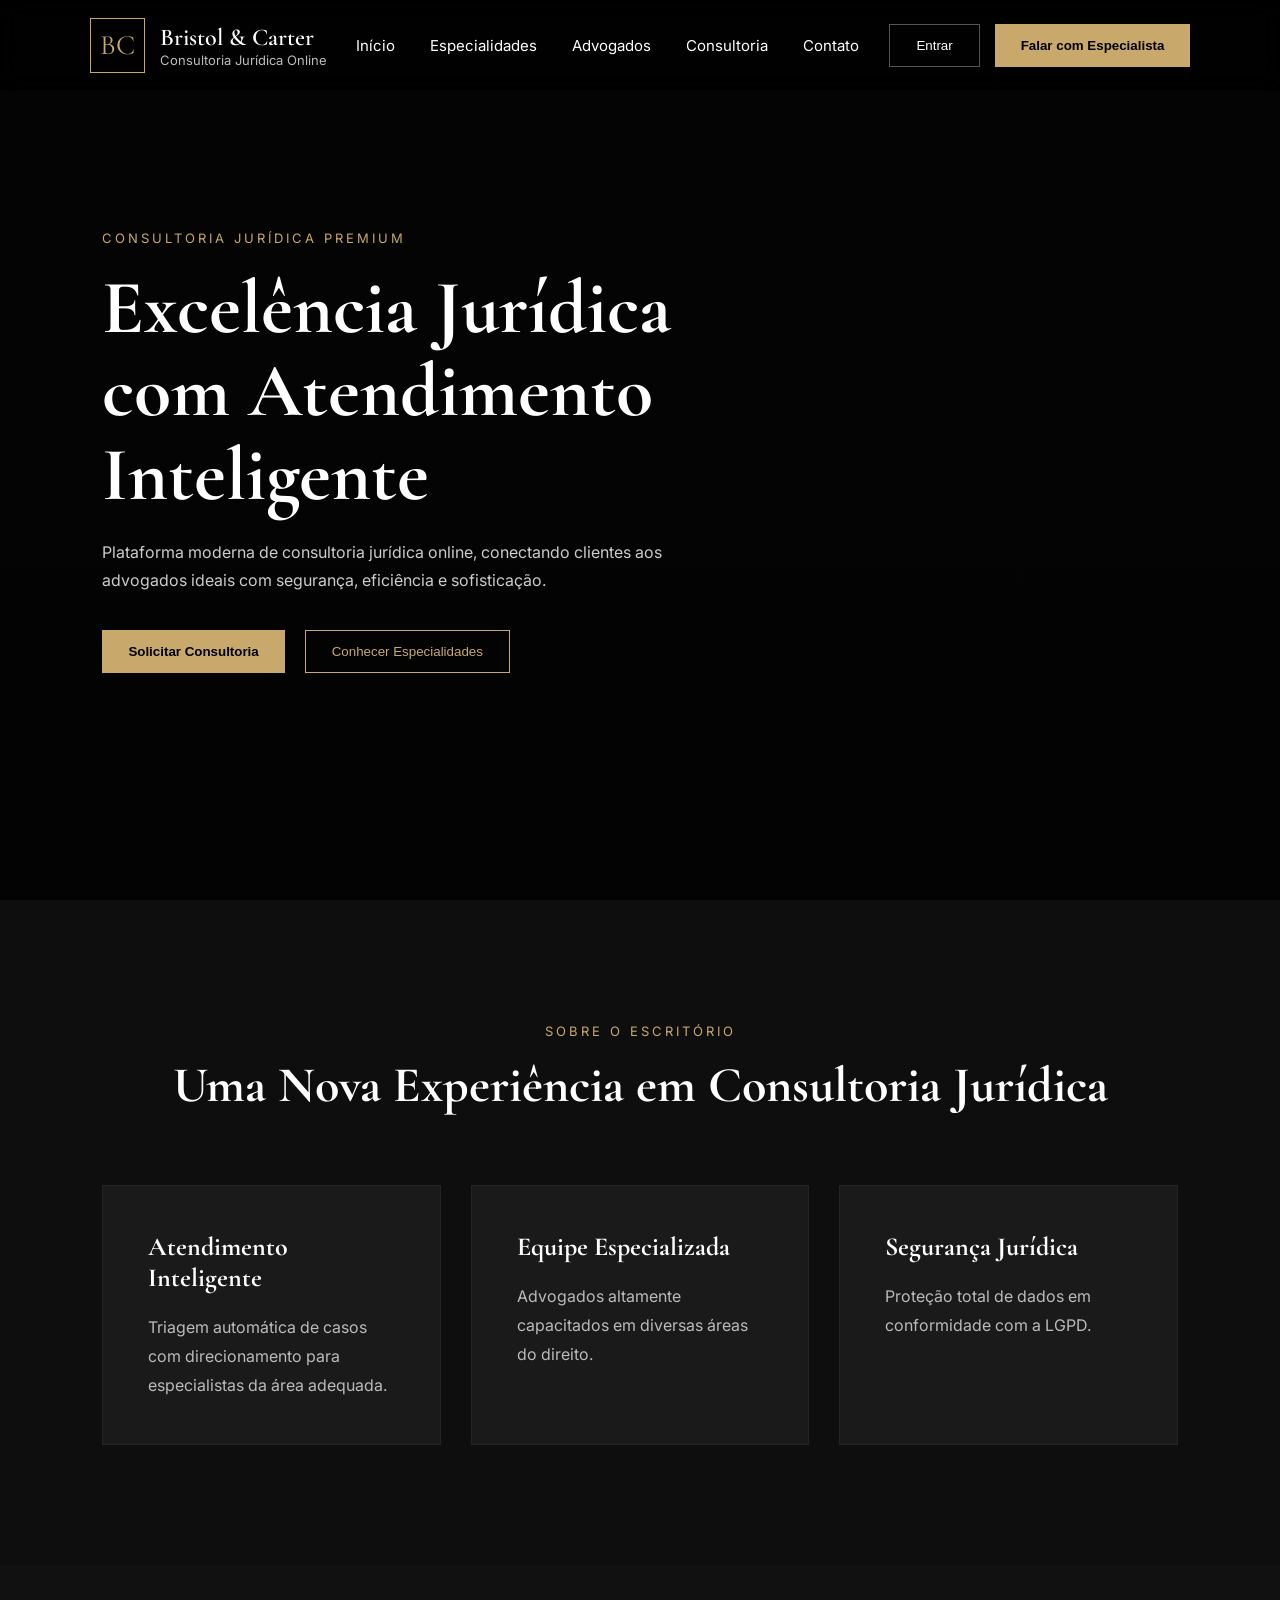
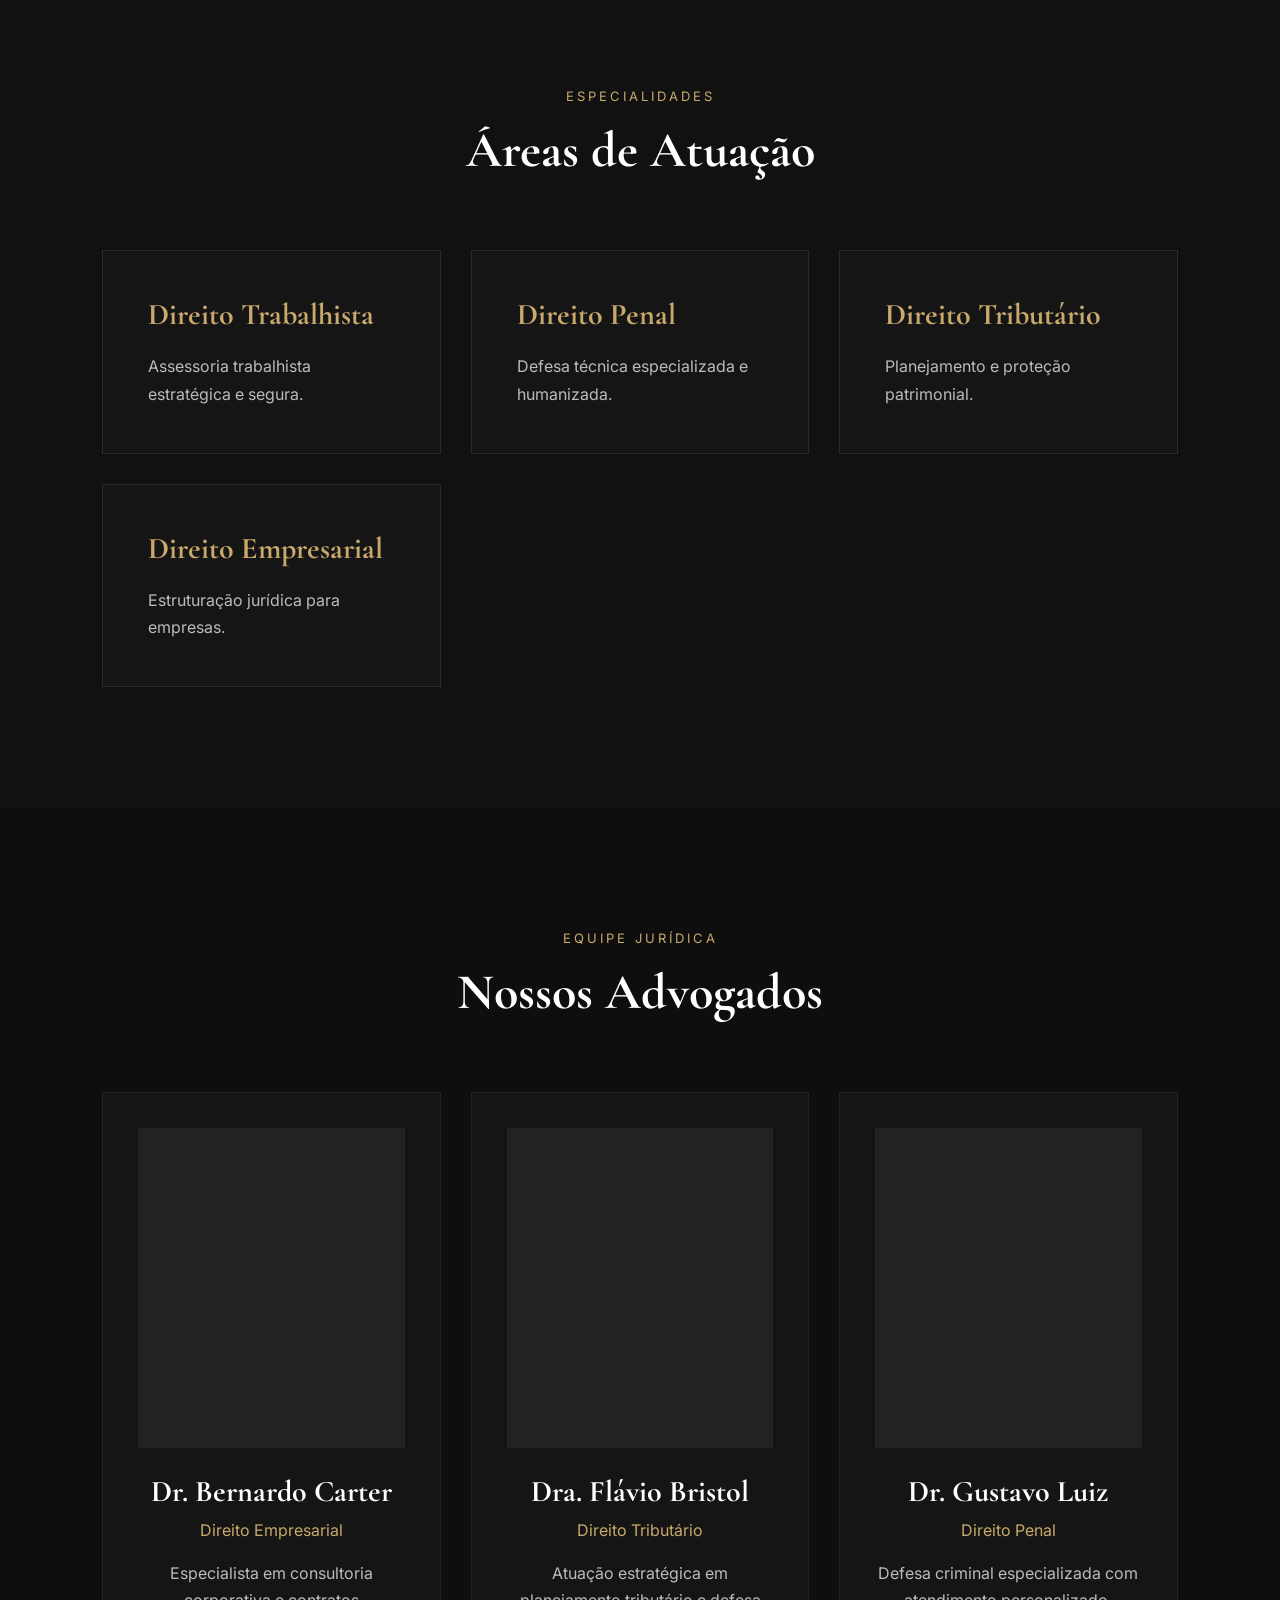
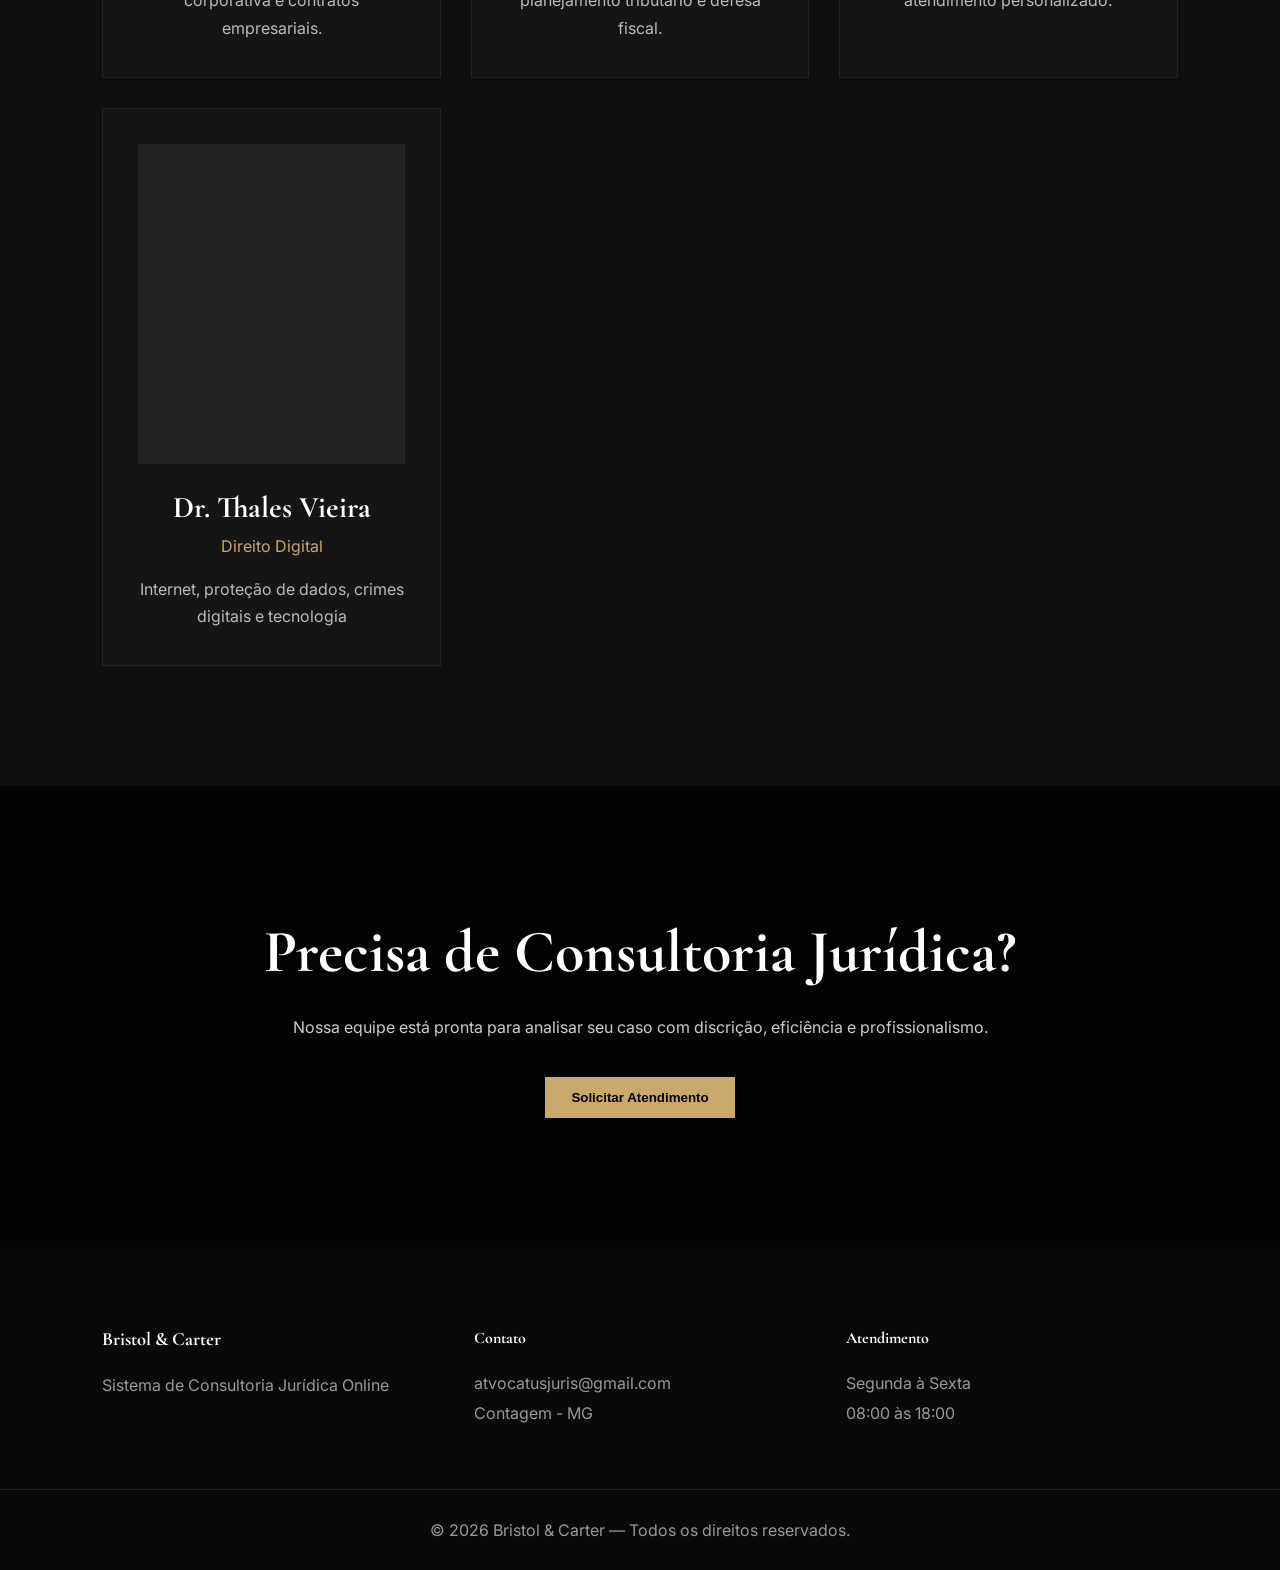
==== HTML/index.html @ 14a3c1f4 "parte do codigo js" ====
<!DOCTYPE html>

<html lang="pt-BR">

<head>
    <meta charset="UTF-8">
    <meta name="viewport" content="width=device-width, initial-scale=1.0">


<title>Bristol & Carter | Consultoria Jurídica</title>

<link rel="stylesheet" href="../CSS/style.css">

<!-- Google Fonts -->
<link rel="preconnect" href="https://fonts.googleapis.com">
<link rel="preconnect" href="https://fonts.gstatic.com" crossorigin>

<link
    href="https://fonts.googleapis.com/css2?family=Cormorant+Garamond:wght@400;500;600;700&family=Inter:wght@300;400;500;600&display=swap"
    rel="stylesheet">


</head>

<body>


<!-- =========================
     NAVBAR
========================== -->

<header class="header">

    <div class="logo">

        <span class="logo-bc">BC</span>

        <div class="logo-text">

            <h1>Bristol & Carter</h1>

            <p>Consultoria Jurídica Online</p>

        </div>

    </div>


    <nav class="navbar">

        <a href="#inicio">Início</a>

        <a href="#especialidades">Especialidades</a>

        <a href="#advogados">Advogados</a>

        <a href="#consultoria">Consultoria</a>

        <a href="#contato">Contato</a>

    </nav>


    <div class="header-buttons">

        <button type="button" class="btn-login">
            Entrar
        </button>

        <button type="button" class="btn-primary">
            Falar com Especialista
        </button>

    </div>

</header>



<!-- =========================
     HERO
========================== -->

<section class="hero" id="inicio">

    <div class="hero-overlay"></div>

    <div class="hero-content">

        <span class="hero-subtitle">
            Consultoria Jurídica Premium
        </span>


        <h1>
            Excelência Jurídica
            <br>
            com Atendimento
            <br>
            Inteligente
        </h1>


        <p>
            Plataforma moderna de consultoria jurídica online,
            conectando clientes aos advogados ideais
            com segurança, eficiência e sofisticação.
        </p>


        <div class="hero-buttons">

            <button type="button" class="btn-primary">
                Solicitar Consultoria
            </button>

            <button type="button" class="btn-secondary">
                Conhecer Especialidades
            </button>

        </div>

    </div>

</section>



<!-- =========================
     SOBRE
========================== -->

<section class="about">

    <div class="section-title">

        <span>Sobre o Escritório</span>

        <h2>
            Uma Nova Experiência
            em Consultoria Jurídica
        </h2>

    </div>


    <div class="about-container">

        <div class="about-card">

            <h3>
                Atendimento Inteligente
            </h3>

            <p>
                Triagem automática de casos com direcionamento
                para especialistas da área adequada.
            </p>

        </div>


        <div class="about-card">

            <h3>
                Equipe Especializada
            </h3>

            <p>
                Advogados altamente capacitados
                em diversas áreas do direito.
            </p>

        </div>


        <div class="about-card">

            <h3>
                Segurança Jurídica
            </h3>

            <p>
                Proteção total de dados em conformidade
                com a LGPD.
            </p>

        </div>

    </div>

</section>



<!-- =========================
     ESPECIALIDADES
========================== -->

<section class="areas" id="especialidades">

    <div class="section-title">

        <span>Especialidades</span>

        <h2>
            Áreas de Atuação
        </h2>

    </div>


    <div class="areas-grid">

        <div class="area-card">

            <h3>
                Direito Trabalhista
            </h3>

            <p>
                Assessoria trabalhista estratégica e segura.
            </p>

        </div>


        <div class="area-card">

            <h3>
                Direito Penal
            </h3>

            <p>
                Defesa técnica especializada e humanizada.
            </p>

        </div>


        <div class="area-card">

            <h3>
                Direito Tributário
            </h3>

            <p>
                Planejamento e proteção patrimonial.
            </p>

        </div>


        <div class="area-card">

            <h3>
                Direito Empresarial
            </h3>

            <p>
                Estruturação jurídica para empresas.
            </p>

        </div>

    </div>

</section>



<!-- =========================
     ADVOGADOS
========================== -->

<section class="lawyers" id="advogados">

    <div class="section-title">

        <span>
            Equipe Jurídica
        </span>

        <h2>
            Nossos Advogados
        </h2>

    </div>


    <div class="lawyers-container">


        <div class="lawyer-card">

            <div class="lawyer-image"></div>

            <h3>
                Dr. Bernardo Carter
            </h3>

            <span>
                Direito Empresarial
            </span>

            <p>
                Especialista em consultoria corporativa
                e contratos empresariais.
            </p>

        </div>



        <div class="lawyer-card">

            <div class="lawyer-image"></div>

            <h3>
                Dra. Flávio Bristol
            </h3>

            <span>
                Direito Tributário
            </span>

            <p>
                Atuação estratégica em planejamento tributário
                e defesa fiscal.
            </p>

        </div>



        <div class="lawyer-card">

            <div class="lawyer-image"></div>

            <h3>
                Dr. Gustavo Luiz
            </h3>

            <span>
                Direito Penal
            </span>

            <p>
                Defesa criminal especializada
                com atendimento personalizado.
            </p>

        </div>


        <div class="lawyers-container">


        <div class="lawyer-card">

            <div class="lawyer-image"></div>

            <h3>
                Dr. Thales Vieira
            </h3>

            <span>
                Direito Digital
            </span>

            <p>
                Internet, proteção de dados, crimes digitais e tecnologia
            </p>

        </div>

    </div>

</section>



<!-- =========================
     CTA / CONSULTORIA
========================== -->

<section class="cta" id="consultoria">

    <div class="cta-content">

        <h2>
            Precisa de Consultoria Jurídica?
        </h2>

        <p>
            Nossa equipe está pronta para analisar seu caso
            com discrição, eficiência e profissionalismo.
        </p>

        <button type="button" class="btn-primary">
            Solicitar Atendimento
        </button>

    </div>

</section>



<!-- =========================
     FOOTER
========================== -->

<footer class="footer" id="contato">

    <div class="footer-content">


        <div>

            <h3>
                Bristol & Carter
            </h3>

            <p>
                Sistema de Consultoria Jurídica Online
            </p>

        </div>



        <div>

            <h4>
                Contato
            </h4>

            <p>
                atvocatusjuris@gmail.com
            </p>

            <p>
                Contagem - MG
            </p>

        </div>



        <div>

            <h4>
                Atendimento
            </h4>

            <p>
                Segunda à Sexta
            </p>

            <p>
                08:00 às 18:00
            </p>

        </div>


    </div>


    <div class="footer-bottom">

        <p>
            © 2026 Bristol & Carter — Todos os direitos reservados.
        </p>

    </div>

</footer>



<!-- =========================
     JAVASCRIPT
========================== -->

<script src="../JS/script.js"></script>


</body>

</html>
---- CSS/style.css ----
*{
    margin:0;
    padding:0;
    box-sizing:border-box;
}

:root{
    --gold:#c8a96b;
    --gold-light:#e4c991;
    --black:#0e0e0e;
    --gray:#1a1a1a;
    --white:#ffffff;
    --text:#d8d8d8;
}

body{
    background:var(--black);
    color:var(--white);
    font-family:'Inter', sans-serif;
}

/* HEADER */

.header{
    width:100%;
    height:90px;

    padding:0 7%;

    display:flex;
    align-items:center;
    justify-content:space-between;

    position:fixed;
    top:0;

    background:rgba(0,0,0,0.7);

    backdrop-filter:blur(12px);

    z-index:999;
}

.logo{
    display:flex;
    align-items:center;
    gap:15px;
}

.logo-bc{
    width:55px;
    height:55px;

    border:1px solid var(--gold);

    display:flex;
    align-items:center;
    justify-content:center;

    font-family:'Cormorant Garamond', serif;
    font-size:28px;

    color:var(--gold);
}

.logo-text h1{
    font-size:24px;
    font-family:'Cormorant Garamond', serif;
    font-weight:600;
}

.logo-text p{
    font-size:13px;
    color:#bbb;
}

.navbar{
    display:flex;
    gap:35px;
}

.navbar a{
    text-decoration:none;
    color:white;
    font-size:15px;

    transition:.3s;
}

.navbar a:hover{
    color:var(--gold);
}

.header-buttons{
    display:flex;
    gap:15px;
}

.btn-login,
.btn-primary,
.btn-secondary{

    padding:13px 26px;

    border:none;

    cursor:pointer;

    transition:.4s;
}

.btn-login{
    background:transparent;
    border:1px solid #555;
    color:white;
}

.btn-primary{
    background:var(--gold);
    color:black;
    font-weight:600;
}

.btn-primary:hover{
    background:var(--gold-light);
}

.btn-secondary{
    background:transparent;
    border:1px solid var(--gold);
    color:var(--gold);
}

.btn-secondary:hover{
    background:var(--gold);
    color:black;
}

/* HERO */

.hero{
    width:100%;
    height:100vh;

    background:
    linear-gradient(rgba(0,0,0,0.7),
    rgba(0,0,0,0.8)),
    url('https://images.unsplash.com/photo-1589829545856-d10d557cf95f?q=80&w=2070');

    background-size:cover;
    background-position:center;

    display:flex;
    align-items:center;

    padding:0 8%;
}

.hero-content{
    max-width:700px;
}

.hero-subtitle{
    color:var(--gold);
    letter-spacing:3px;
    text-transform:uppercase;
    font-size:13px;
}

.hero h1{
    font-size:76px;
    line-height:1.1;

    margin:20px 0;

    font-family:'Cormorant Garamond', serif;
}

.hero p{
    color:#ccc;
    line-height:1.8;

    max-width:600px;

    margin-bottom:35px;
}

.hero-buttons{
    display:flex;
    gap:20px;
}

/* SECTION TITLE */

.section-title{
    text-align:center;
    margin-bottom:70px;
}

.section-title span{
    color:var(--gold);
    text-transform:uppercase;
    letter-spacing:3px;
    font-size:13px;
}

.section-title h2{
    font-size:50px;
    margin-top:15px;

    font-family:'Cormorant Garamond', serif;
}

/* ABOUT */

.about{
    padding:120px 8%;
}

.about-container{
    display:grid;
    grid-template-columns:repeat(auto-fit,minmax(280px,1fr));
    gap:30px;
}

.about-card{
    background:var(--gray);

    padding:45px;

    border:1px solid #242424;

    transition:.4s;
}

.about-card:hover{
    border-color:var(--gold);

    transform:translateY(-8px);
}

.about-card h3{
    margin-bottom:20px;

    font-size:26px;

    font-family:'Cormorant Garamond', serif;
}

.about-card p{
    color:#bbb;
    line-height:1.8;
}

/* AREAS */

.areas{
    padding:120px 8%;
    background:#111;
}

.areas-grid{
    display:grid;
    grid-template-columns:repeat(auto-fit,minmax(250px,1fr));
    gap:30px;
}

.area-card{
    padding:45px;

    border:1px solid #2a2a2a;

    background:#151515;

    transition:.4s;
}

.area-card:hover{
    border-color:var(--gold);
}

.area-card h3{
    margin-bottom:20px;

    font-size:30px;

    color:var(--gold);

    font-family:'Cormorant Garamond', serif;
}

.area-card p{
    color:#bbb;
    line-height:1.7;
}

/* LAWYERS */

.lawyers{
    padding:120px 8%;
}

.lawyers-container{
    display:grid;
    grid-template-columns:repeat(auto-fit,minmax(300px,1fr));
    gap:30px;
}

.lawyer-card{
    background:#151515;

    padding:35px;

    text-align:center;

    border:1px solid #222;

    transition:.4s;
}

.lawyer-card:hover{
    border-color:var(--gold);
}

.lawyer-image{
    width:100%;
    height:320px;

    background:#222;

    margin-bottom:25px;
}

.lawyer-card h3{
    font-size:30px;

    margin-bottom:10px;

    font-family:'Cormorant Garamond', serif;
}

.lawyer-card span{
    color:var(--gold);

    display:block;

    margin-bottom:20px;
}

.lawyer-card p{
    color:#bbb;
    line-height:1.7;
}

/* CTA */

.cta{
    padding:130px 8%;

    background:
    linear-gradient(rgba(0,0,0,0.8),
    rgba(0,0,0,0.8)),
    url('https://images.unsplash.com/photo-1528740561666-dc2479dc08ab?q=80&w=1974');

    background-size:cover;
    background-position:center;

    text-align:center;
}

.cta h2{
    font-size:60px;

    margin-bottom:25px;

    font-family:'Cormorant Garamond', serif;
}

.cta p{
    color:#ccc;

    max-width:700px;

    margin:auto;

    line-height:1.8;

    margin-bottom:35px;
}

/* FOOTER */

.footer{
    background:#090909;

    padding-top:80px;
}

.footer-content{
    display:grid;
    grid-template-columns:repeat(auto-fit,minmax(250px,1fr));

    gap:40px;

    padding:0 8% 60px;
}

.footer h3,
.footer h4{
    margin-bottom:20px;

    font-family:'Cormorant Garamond', serif;
}

.footer p{
    color:#999;

    line-height:1.9;
}

.footer-bottom{
    border-top:1px solid #1f1f1f;

    padding:25px;

    text-align:center;

    color:#777;
}

/* RESPONSIVO */

@media(max-width:1100px){

    .navbar{
        display:none;
    }

    .hero h1{
        font-size:55px;
    }
}

@media(max-width:768px){

    .header{
        padding:0 5%;
    }

    .hero{
        padding:0 5%;
    }

    .hero h1{
        font-size:42px;
    }

    .hero-buttons{
        flex-direction:column;
    }

    .section-title h2{
        font-size:38px;
    }

    .cta h2{
        font-size:42px;
    }

    .header-buttons{
        display:none;
    }
}

/* ==========================================
MODAIS
========================================== */

.modal {


position: fixed;

top: 0;
left: 0;

width: 100%;
height: 100%;

background: rgba(0, 0, 0, 0.85);

display: flex;

align-items: center;
justify-content: center;

padding: 20px;

z-index: 9999;

opacity: 0;

visibility: hidden;

transition: .3s;


}

.modal.ativo {


opacity: 1;

visibility: visible;


}

.modal-conteudo {


position: relative;

width: 100%;

max-width: 550px;

max-height: 90vh;

overflow-y: auto;

background: #151515;

border: 1px solid var(--gold);

padding: 45px;

transform: translateY(30px);

transition: .3s;


}

.modal.ativo .modal-conteudo {


transform: translateY(0);


}

.modal-conteudo h2 {


color: white;

font-family: 'Cormorant Garamond', serif;

font-size: 40px;

margin-bottom: 10px;


}

.modal-descricao {


color: #aaa;

line-height: 1.7;

margin-bottom: 25px;


}

.modal-fechar {


position: absolute;

top: 15px;

right: 20px;

background: transparent;

border: none;

color: #aaa;

font-size: 32px;

cursor: pointer;

transition: .3s;


}

.modal-fechar:hover {


color: var(--gold);


}

.modal-conteudo form {


display: flex;

flex-direction: column;

gap: 10px;


}

.modal-conteudo label {


color: var(--gold);

font-size: 14px;

margin-top: 8px;


}

.modal-conteudo input,
.modal-conteudo select,
.modal-conteudo textarea {


width: 100%;

padding: 14px;

background: #0e0e0e;

border: 1px solid #333;

color: white;

font-family: 'Inter', sans-serif;

outline: none;

transition: .3s;


}

.modal-conteudo input:focus,
.modal-conteudo select:focus,
.modal-conteudo textarea:focus {


border-color: var(--gold);


}

.modal-conteudo textarea {


min-height: 120px;

resize: vertical;


}

.modal-conteudo select {


cursor: pointer;


}

.modal-botao {


margin-top: 20px;

width: 100%;

padding: 15px;


}

@media(max-width:600px) {


.modal-conteudo {

    padding: 30px 20px;

}

.modal-conteudo h2 {

    font-size: 32px;

}


}
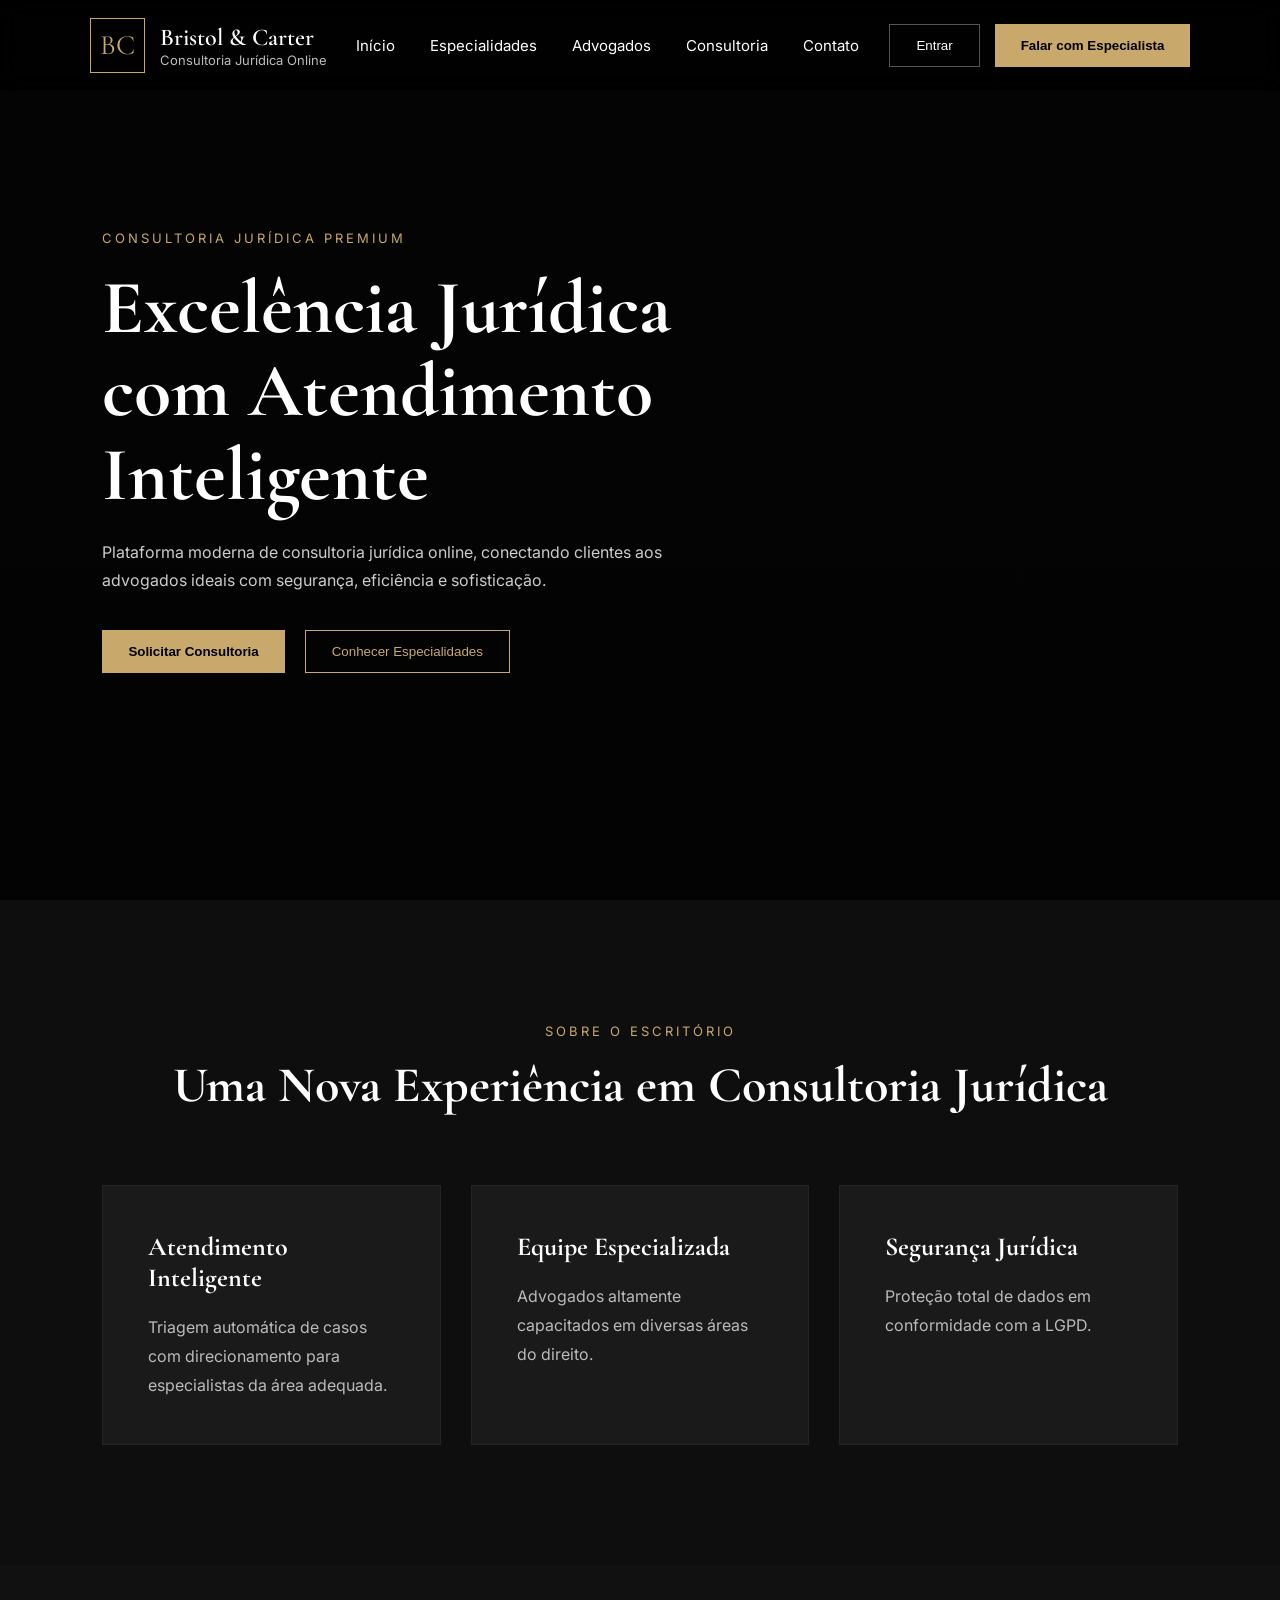
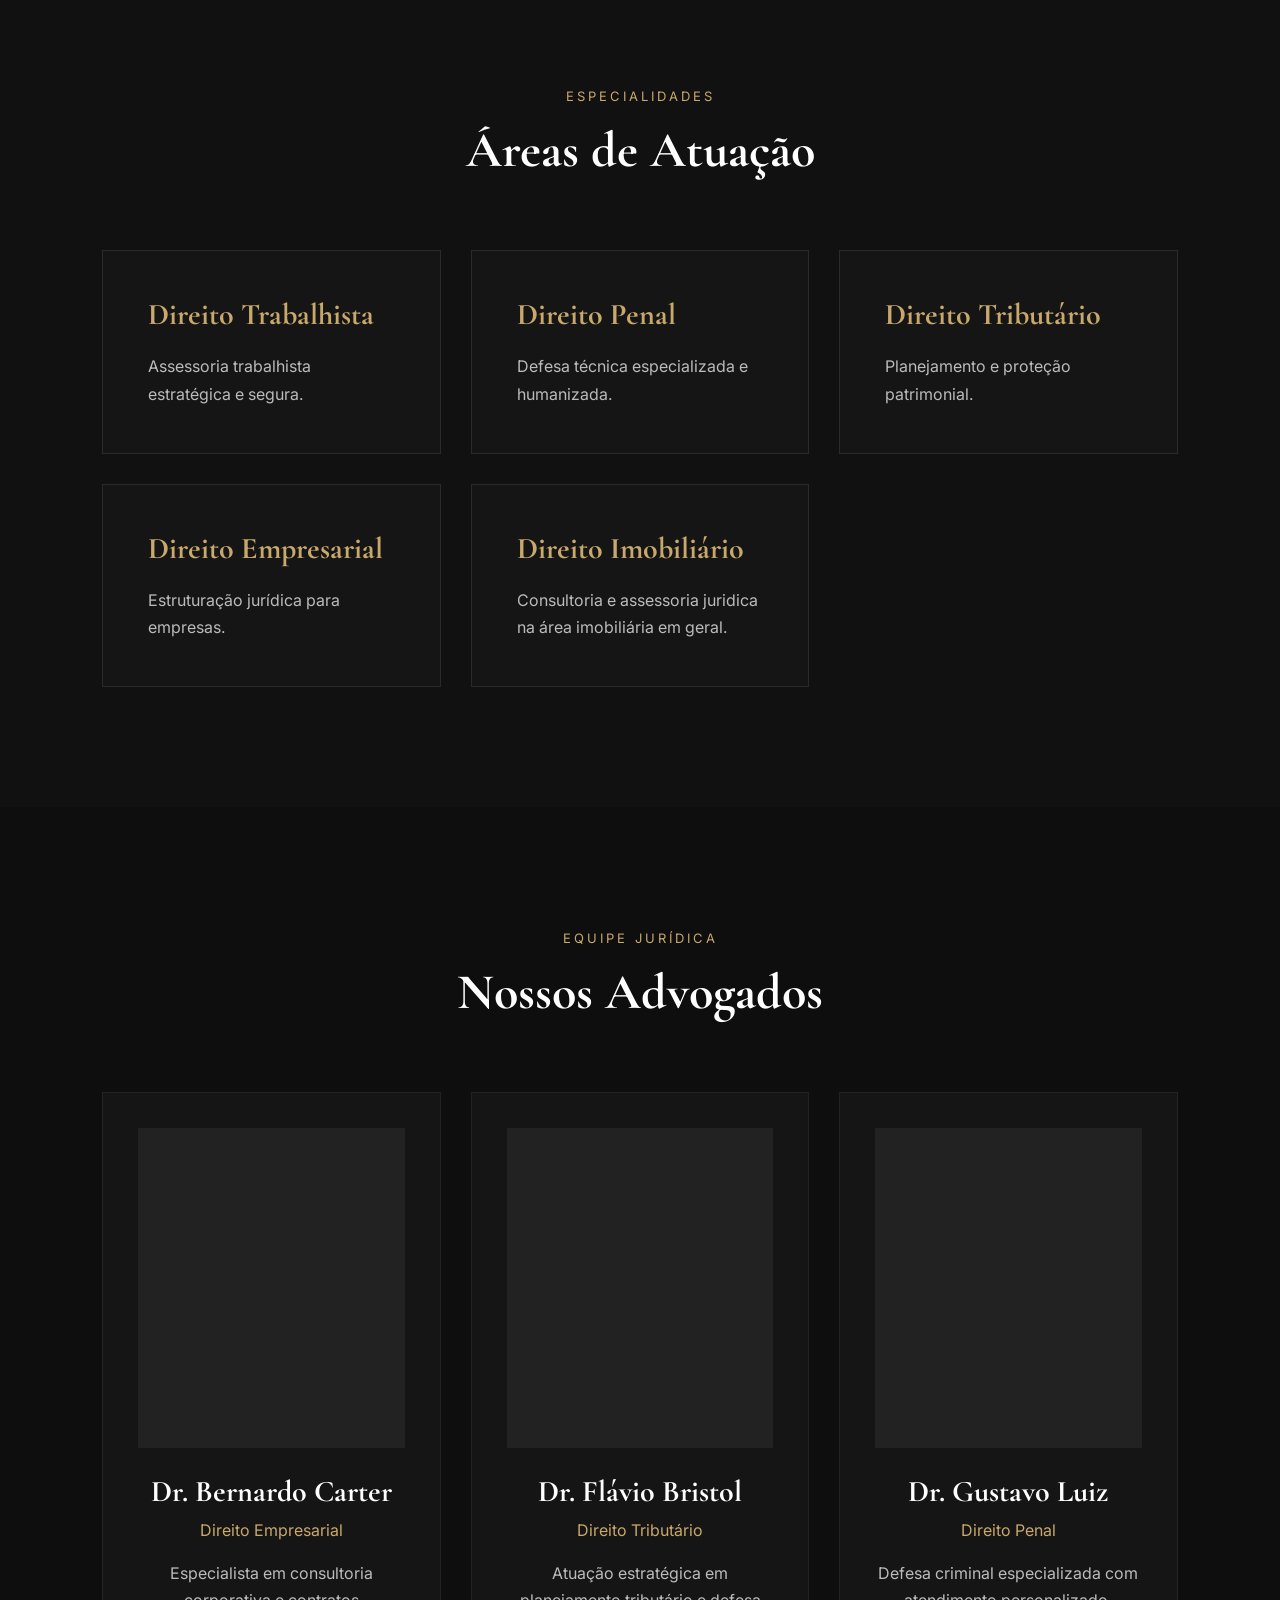
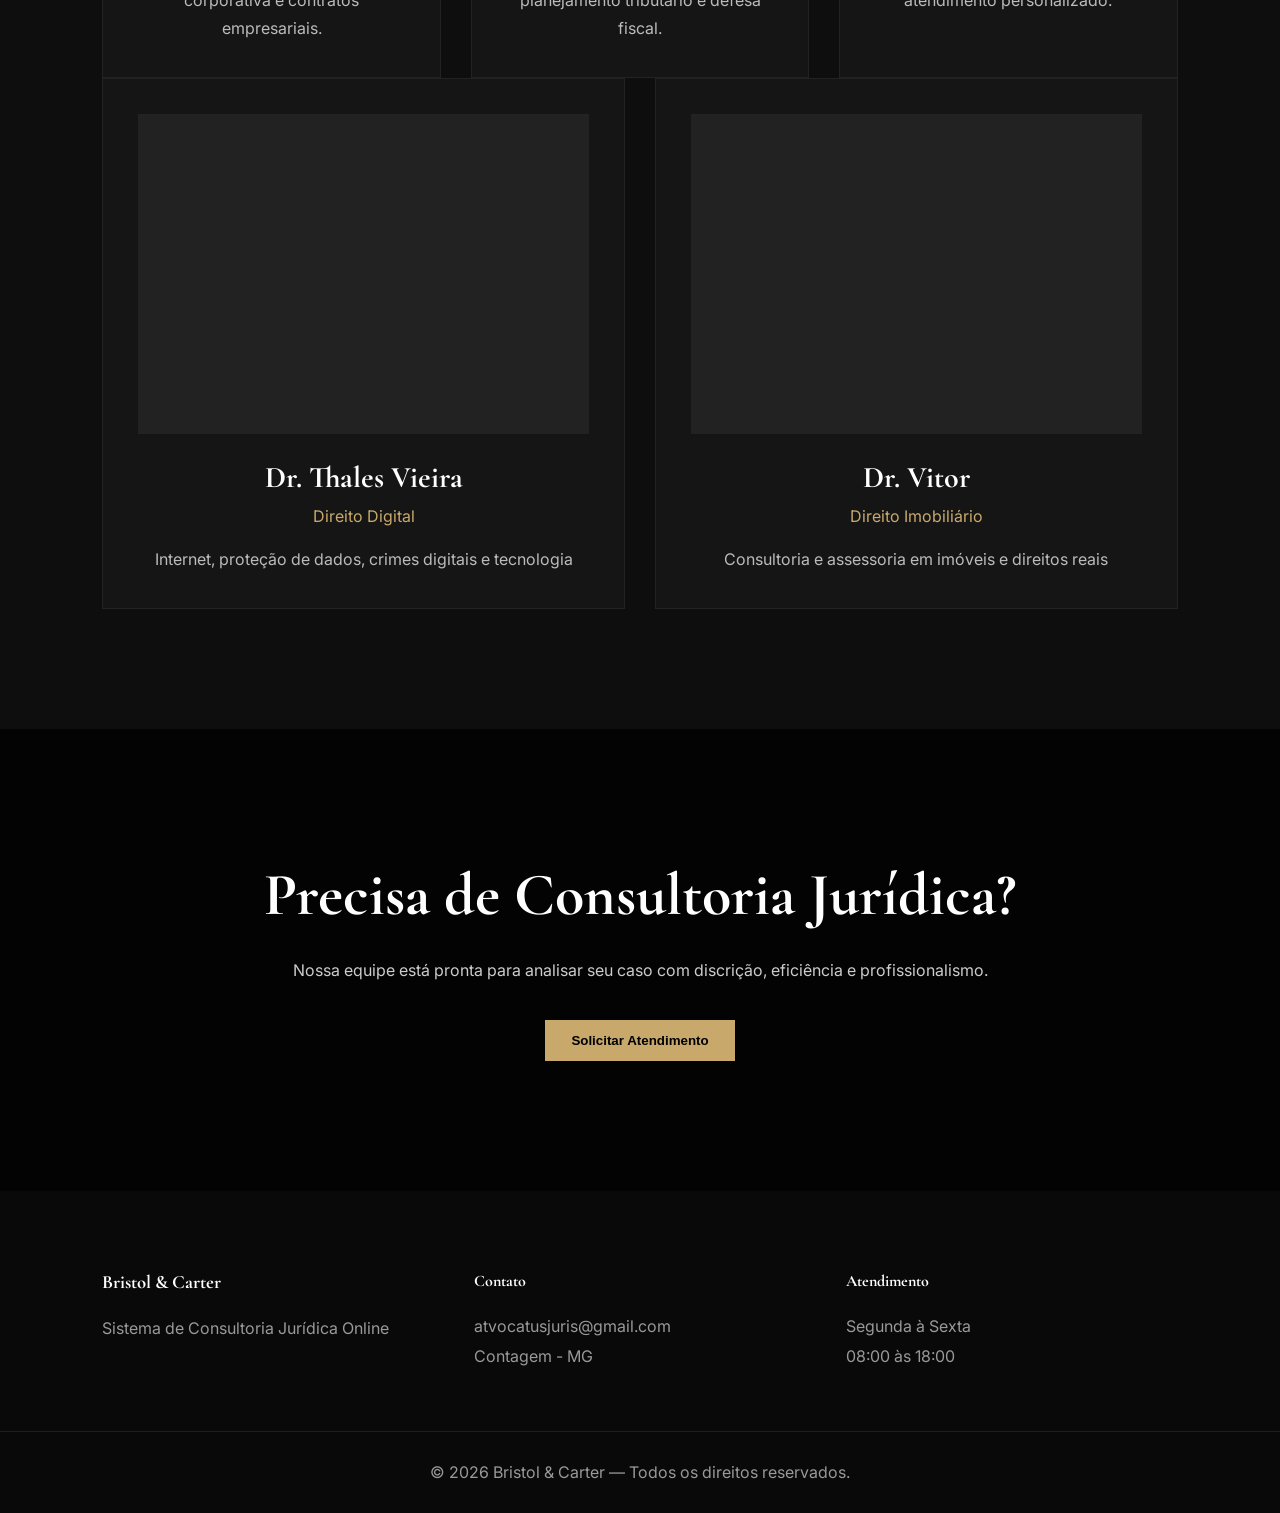
==== commit 917ce48b: "SITE_JURIDICO_INTERFACE| Bernardo: Adição de funcionalidades 22/10." ====
--- a/HTML/index.html
+++ b/HTML/index.html
@@ -263,6 +263,18 @@
 
         </div>
 
+        <div class="area-card">
+
+            <h3>
+                Direito Imobiliário
+            </h3>
+
+            <p>
+                Consultoria e assessoria juridica na área imobiliária em geral.
+            </p>
+
+        </div>
+
     </div>
 
 </section>
@@ -311,13 +323,12 @@
         </div>
 
 
-
         <div class="lawyer-card">
 
             <div class="lawyer-image"></div>
 
             <h3>
-                Dra. Flávio Bristol
+                Dr. Flávio Bristol
             </h3>
 
             <span>
@@ -332,7 +343,6 @@
         </div>
 
 
-
         <div class="lawyer-card">
 
             <div class="lawyer-image"></div>
@@ -353,7 +363,9 @@
         </div>
 
 
-        <div class="lawyers-container">
+    </div>
+
+    <div class="lawyers-container">   
 
 
         <div class="lawyer-card">
@@ -373,6 +385,26 @@
             </p>
 
         </div>
+
+
+        <div class="lawyer-card">
+
+            <div class="lawyer-image"></div>
+
+            <h3>
+                Dr. Vitor
+            </h3>
+
+            <span>
+                Direito Imobiliário
+            </span>
+
+            <p>
+                Consultoria e assessoria em imóveis e direitos reais
+            </p>
+
+        </div>
+
 
     </div>
 
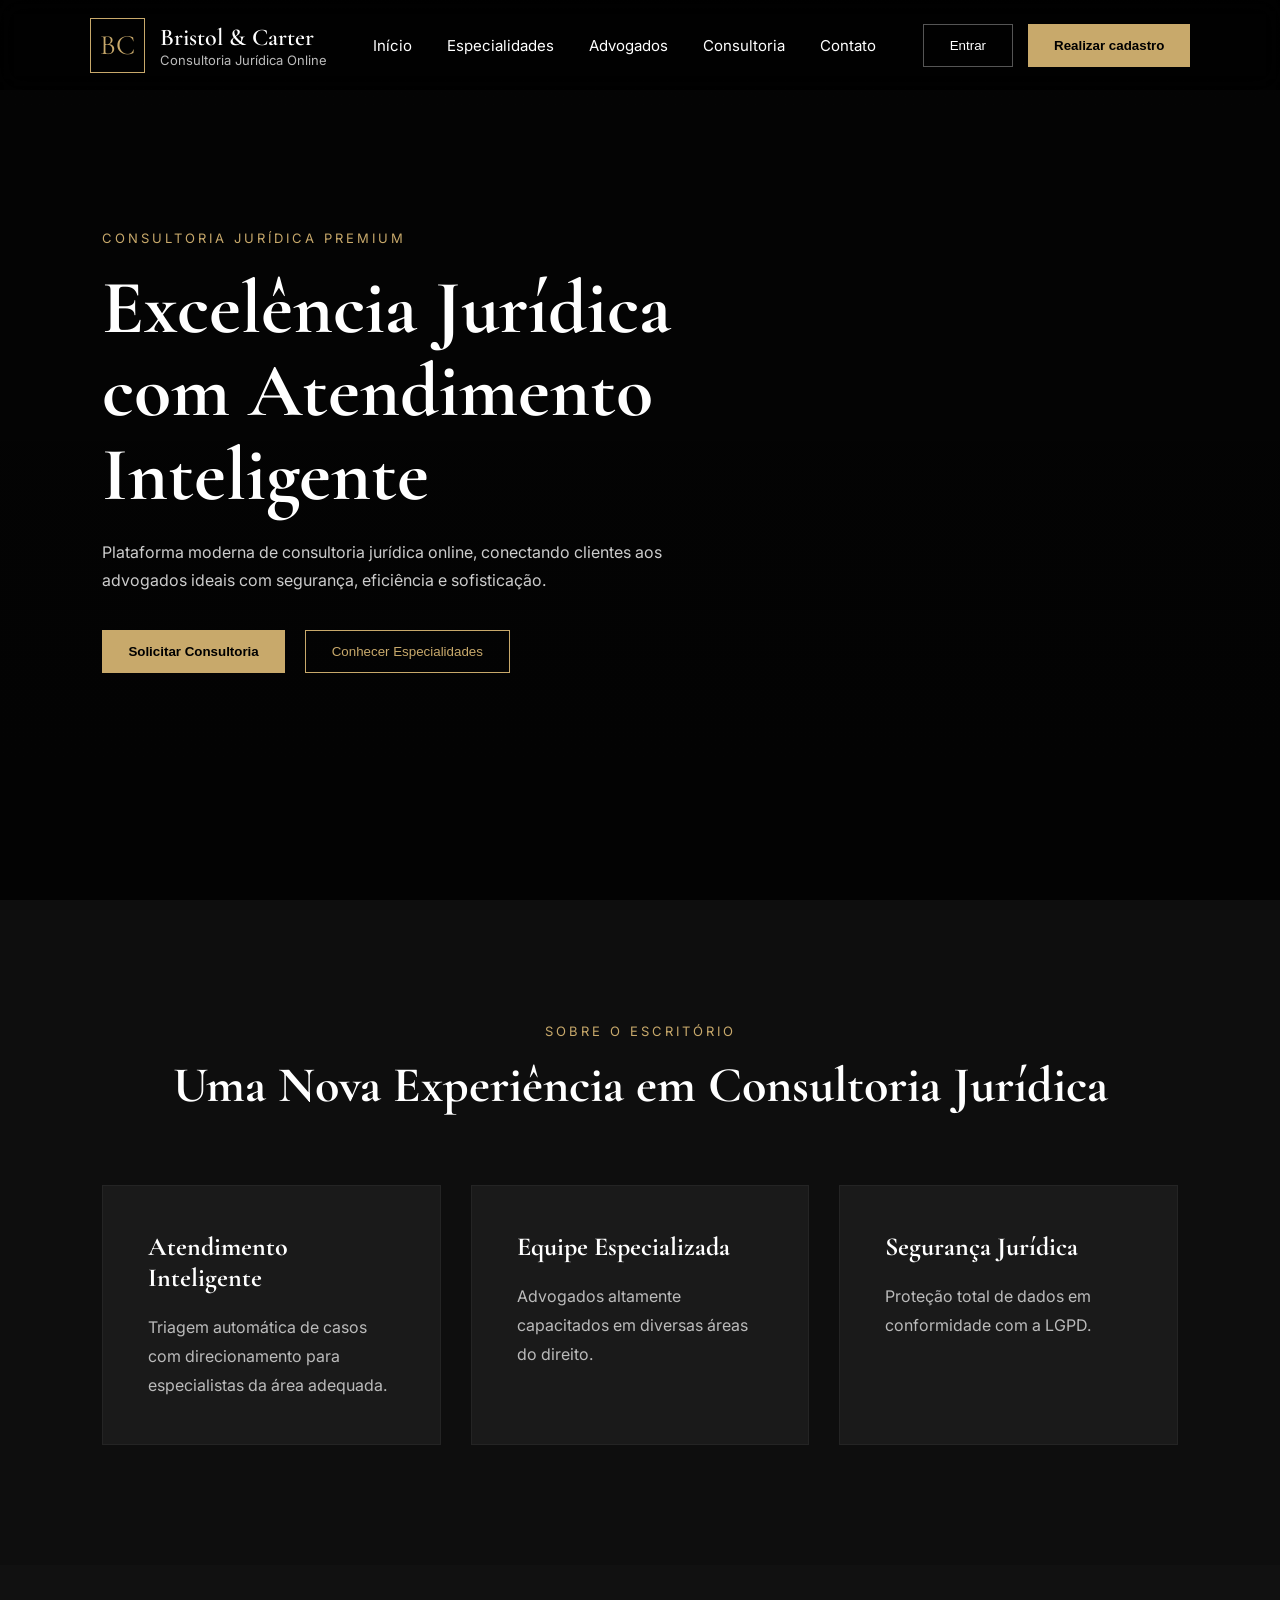
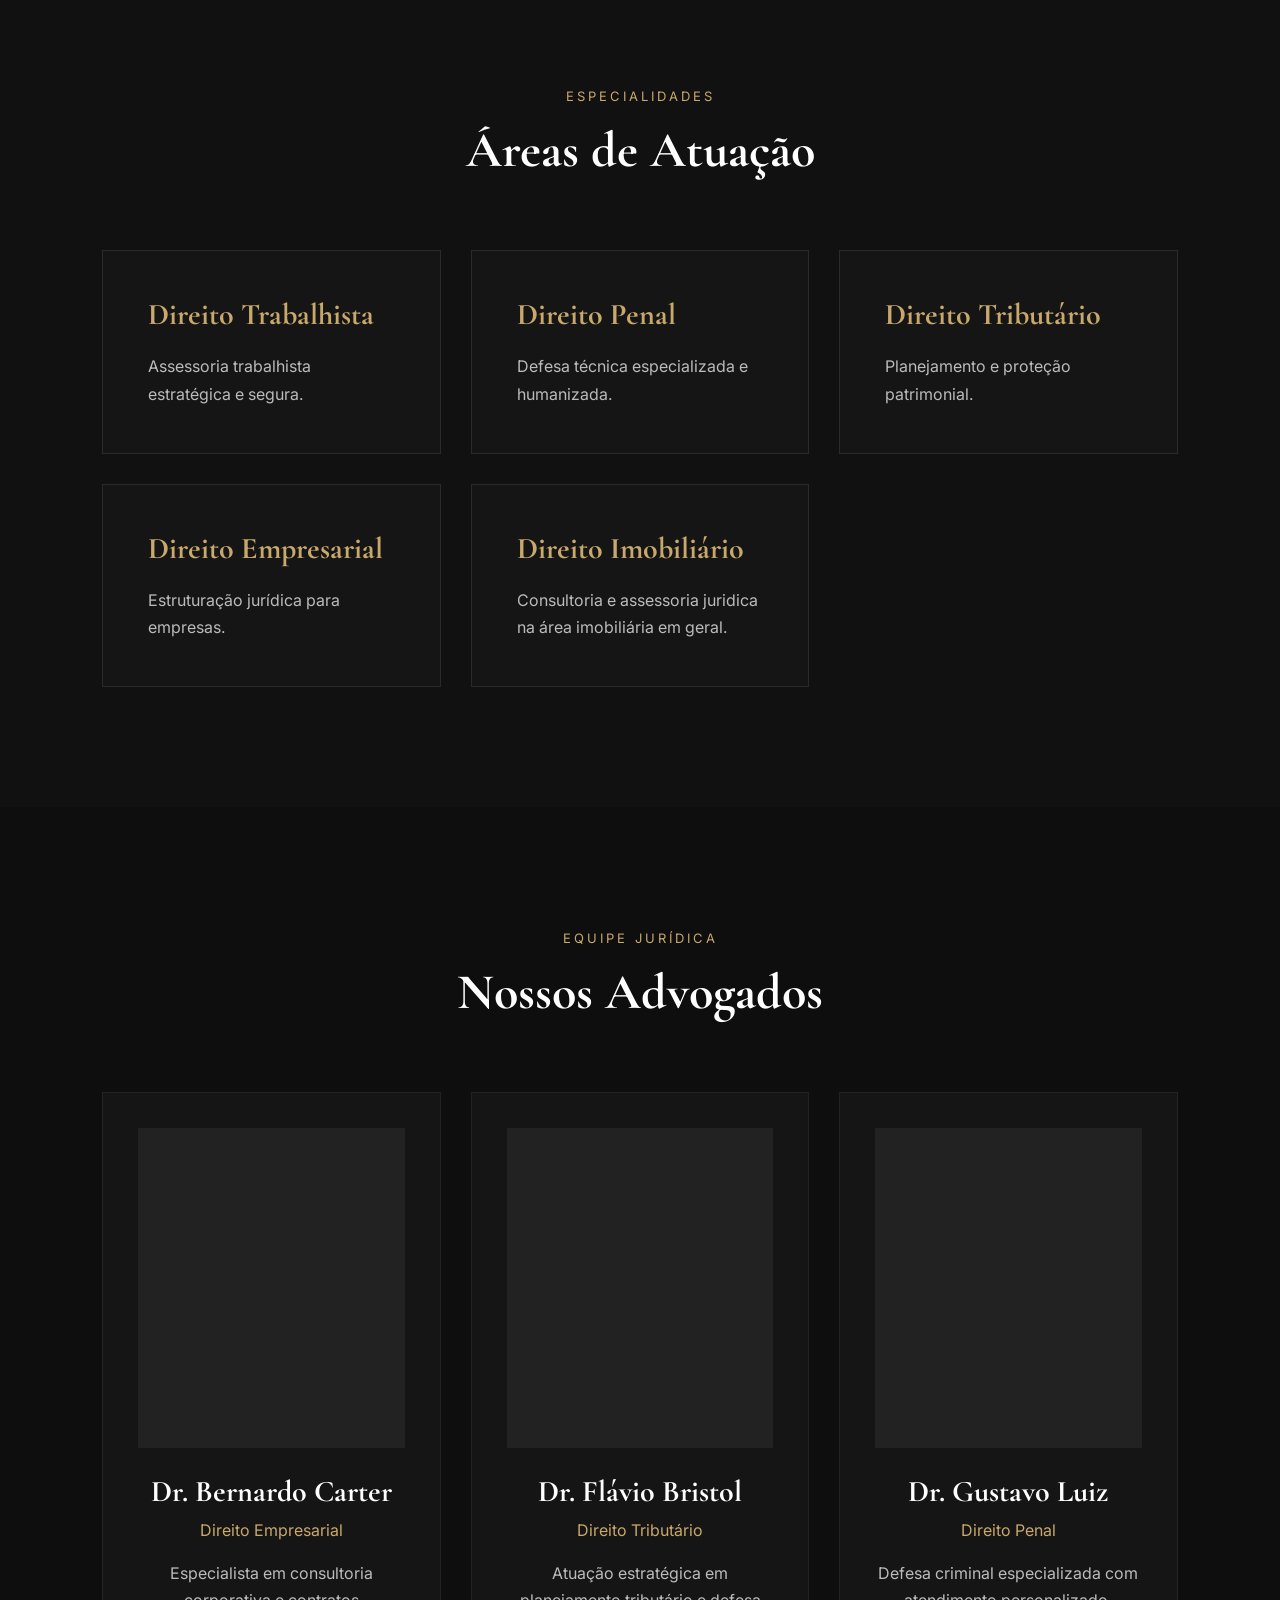
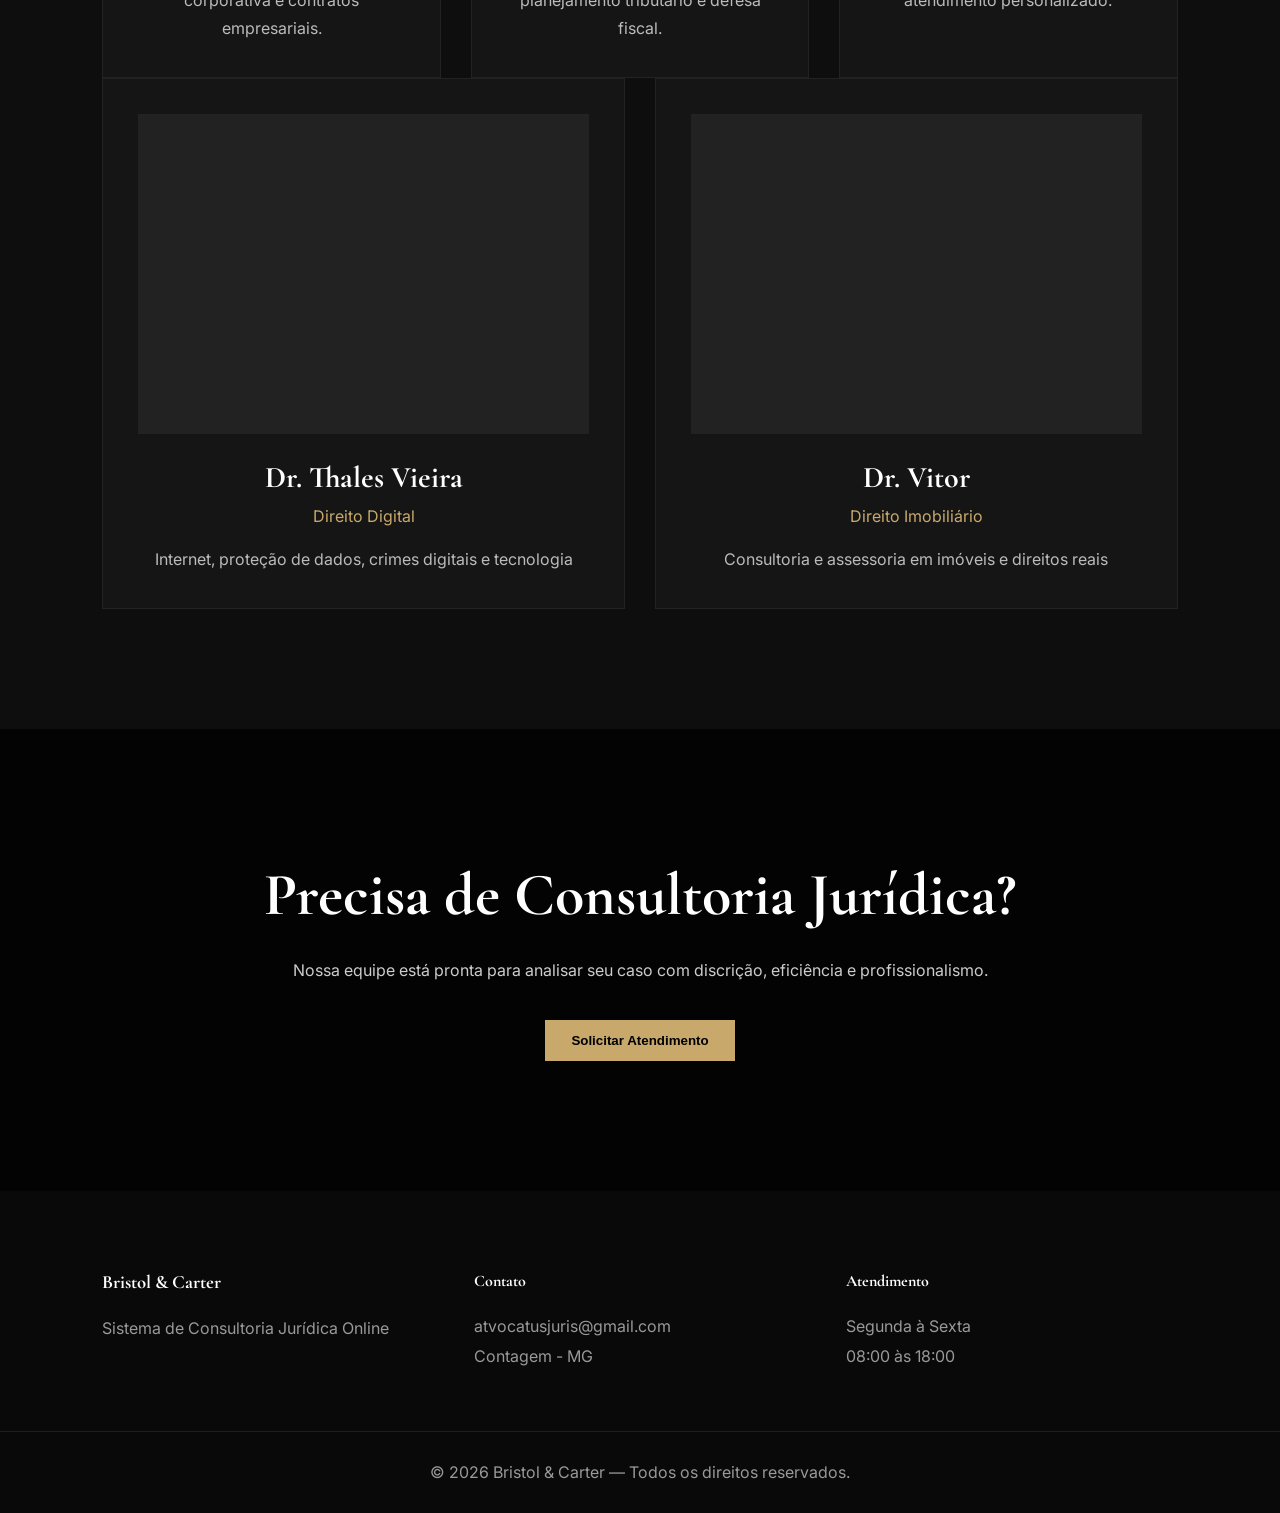
==== commit 3cbf09f4: "SITE_JURIDICO_INTERFACE| Bernardo: Mudança nas funcionalidades." ====
--- a/HTML/index.html
+++ b/HTML/index.html
@@ -67,8 +67,8 @@
             Entrar
         </button>
 
-        <button type="button" class="btn-primary">
-            Falar com Especialista
+        <button type="button" class="btn-primary" id="btnCadastro">
+            Realizar cadastro
         </button>
 
     </div>
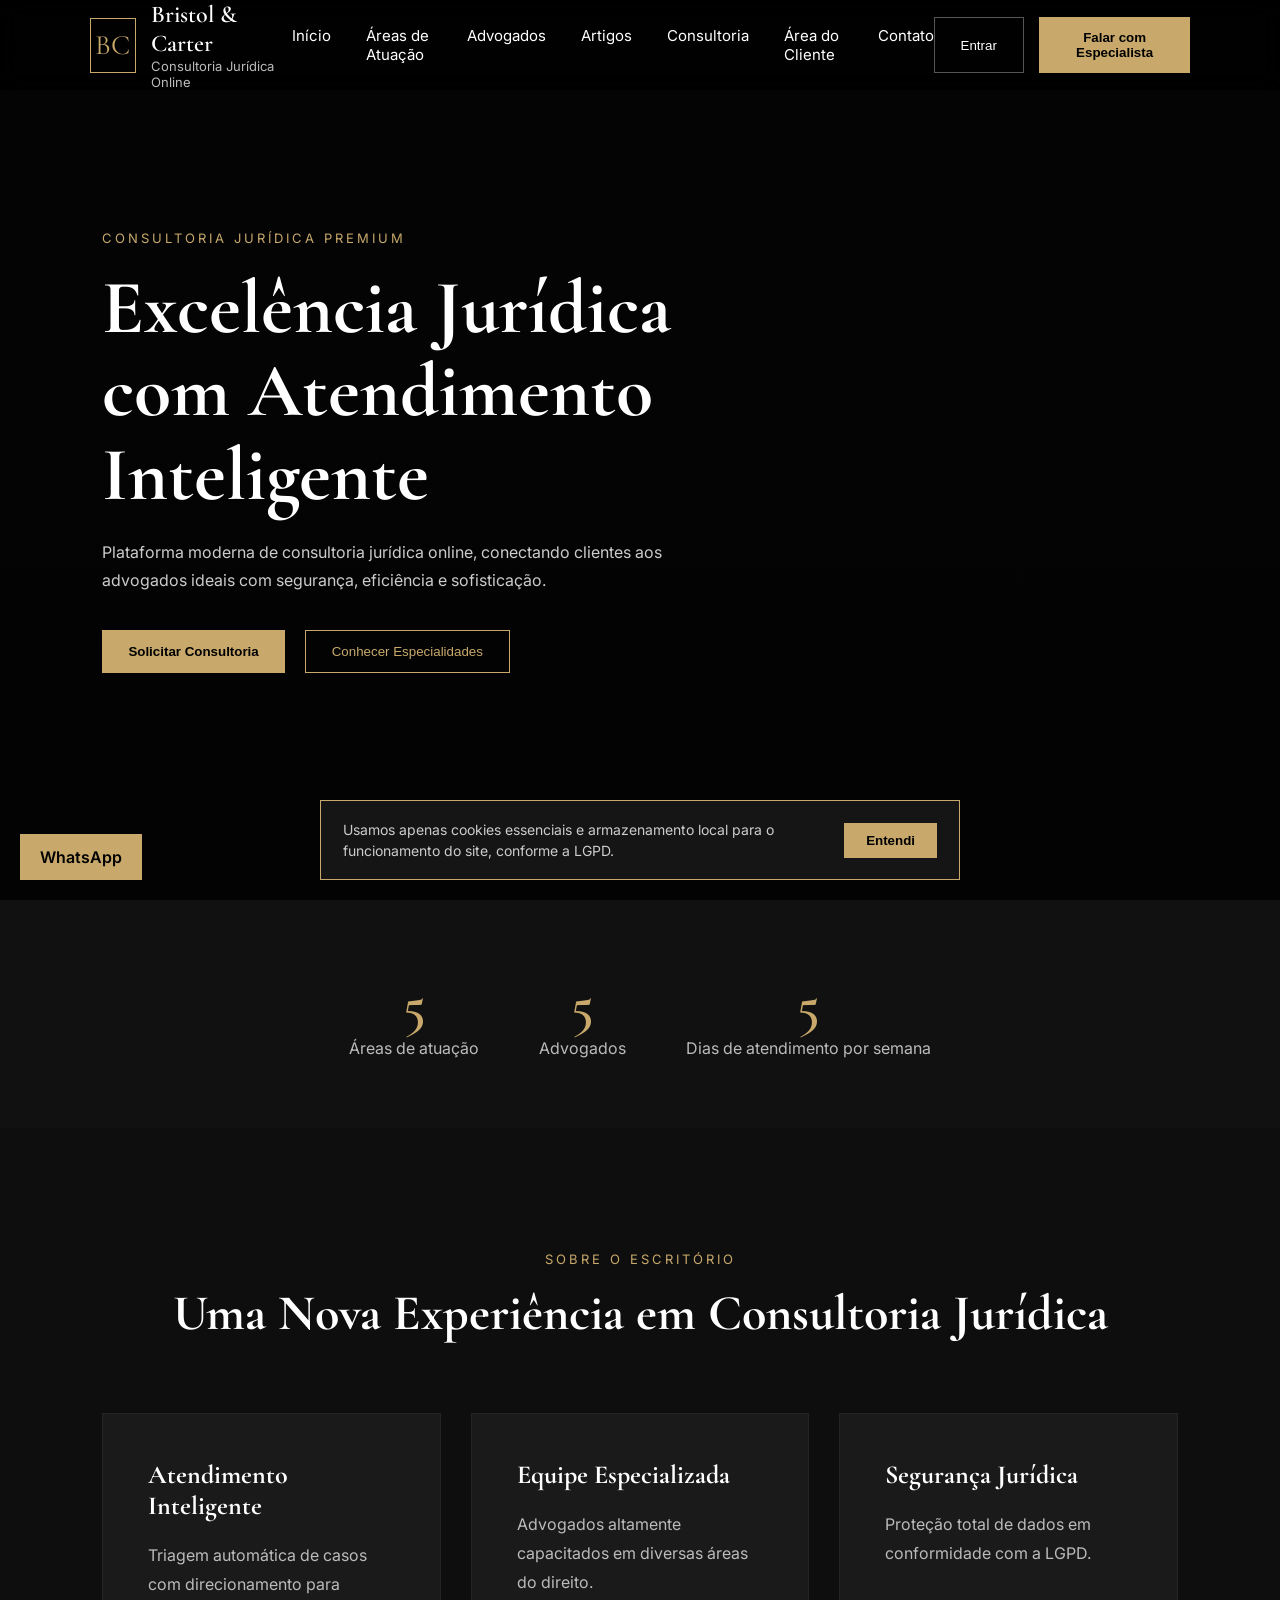
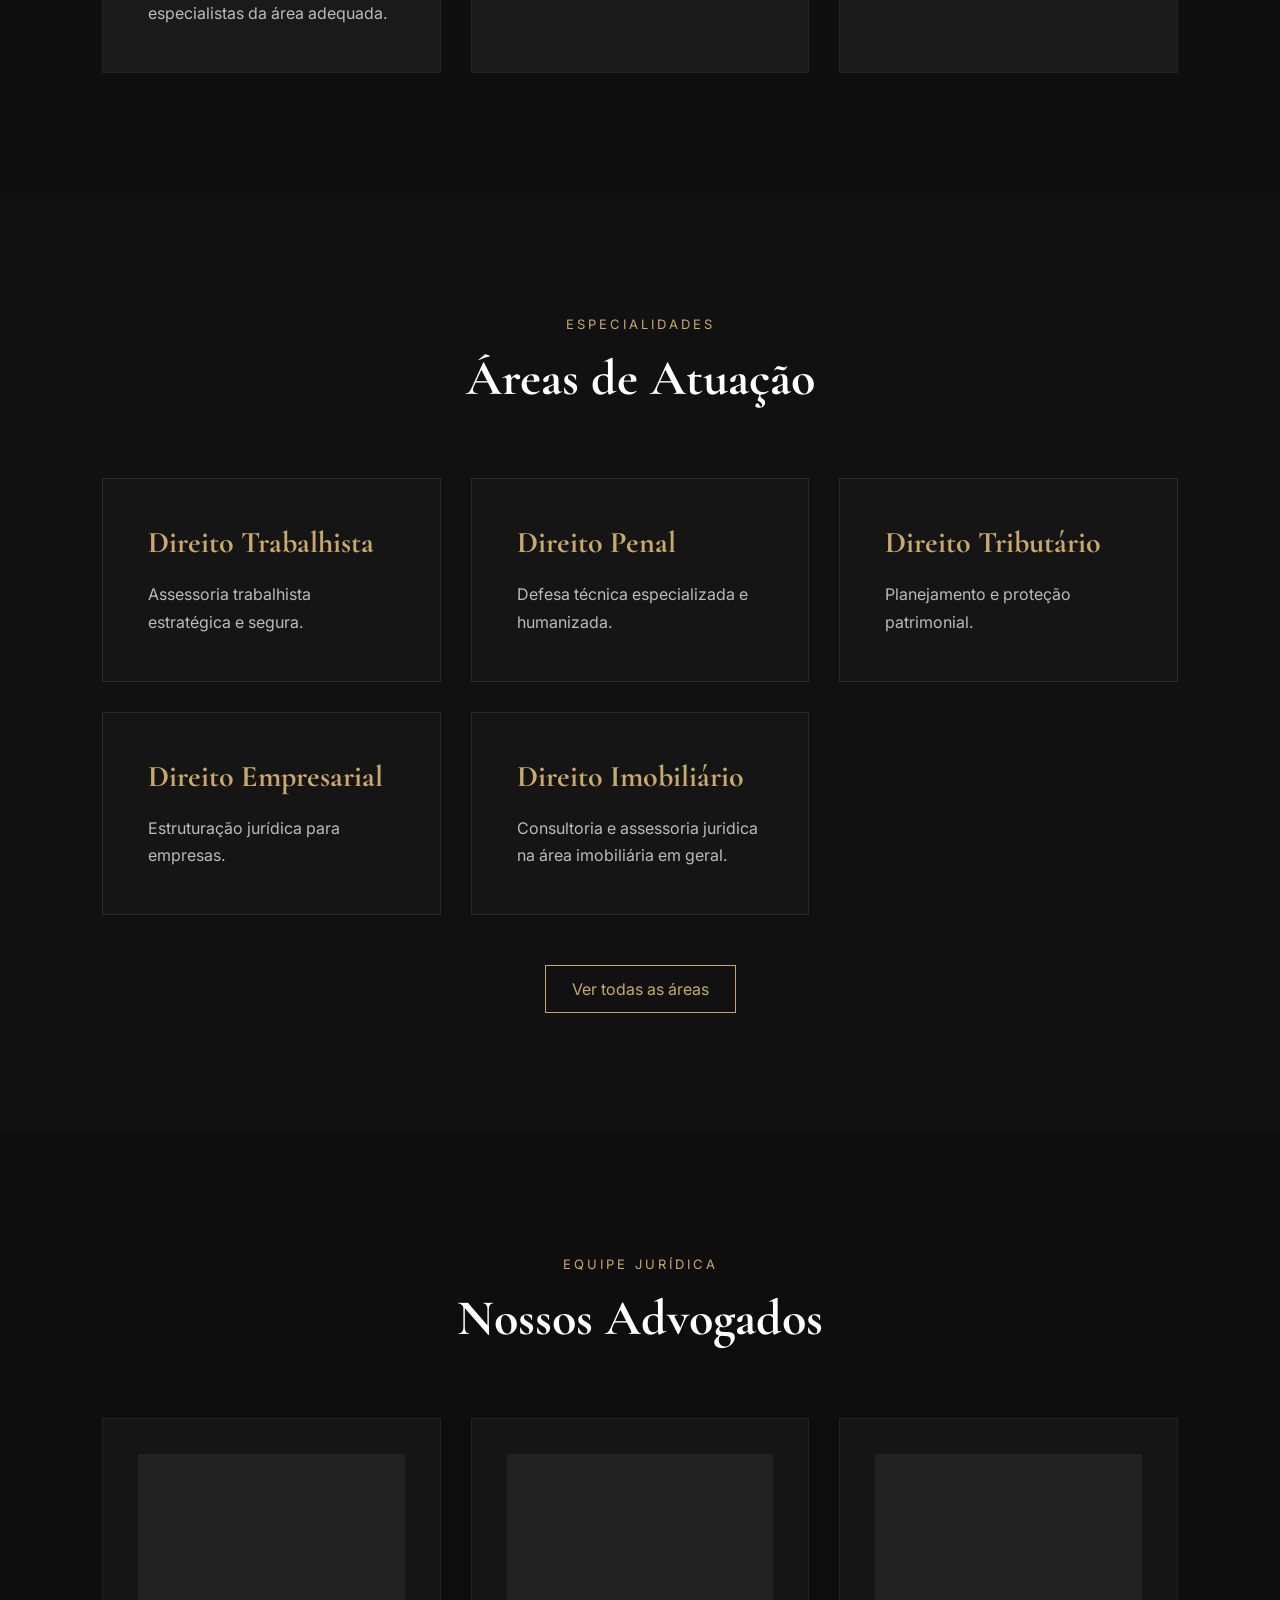
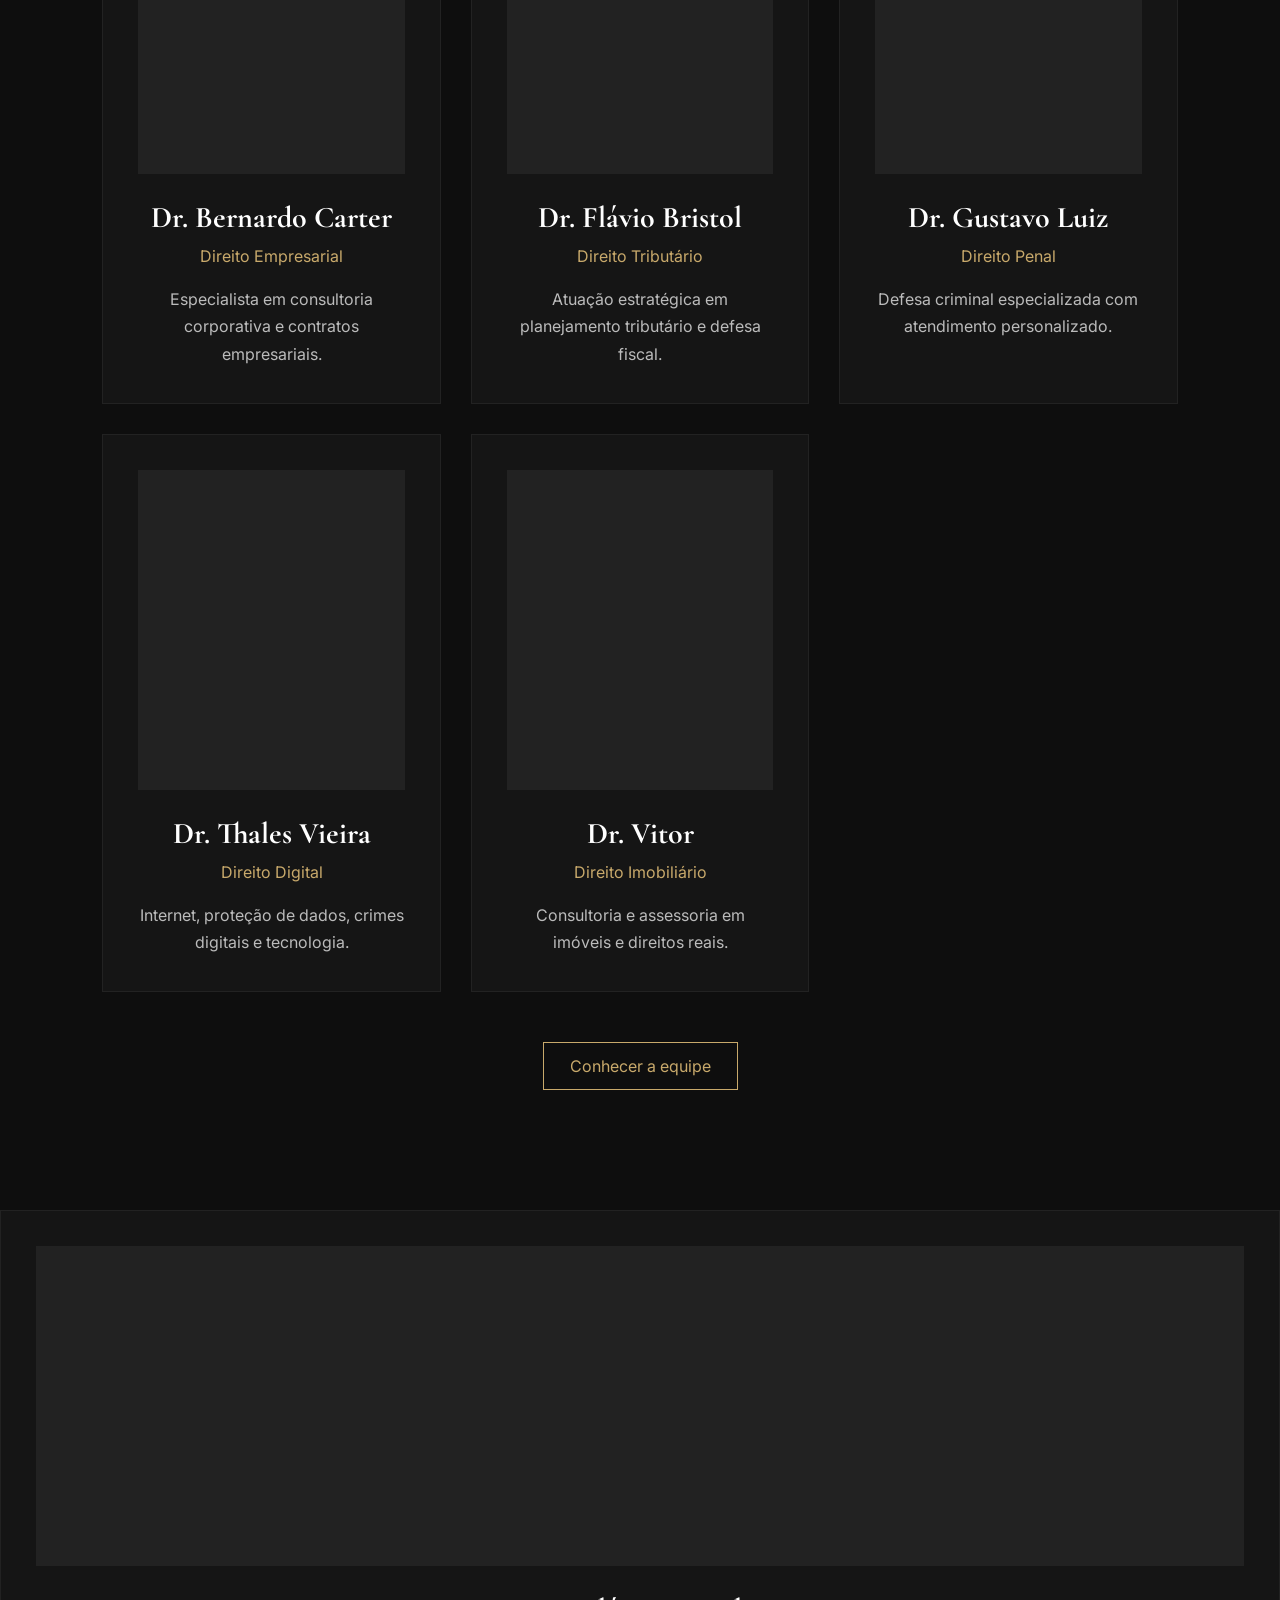
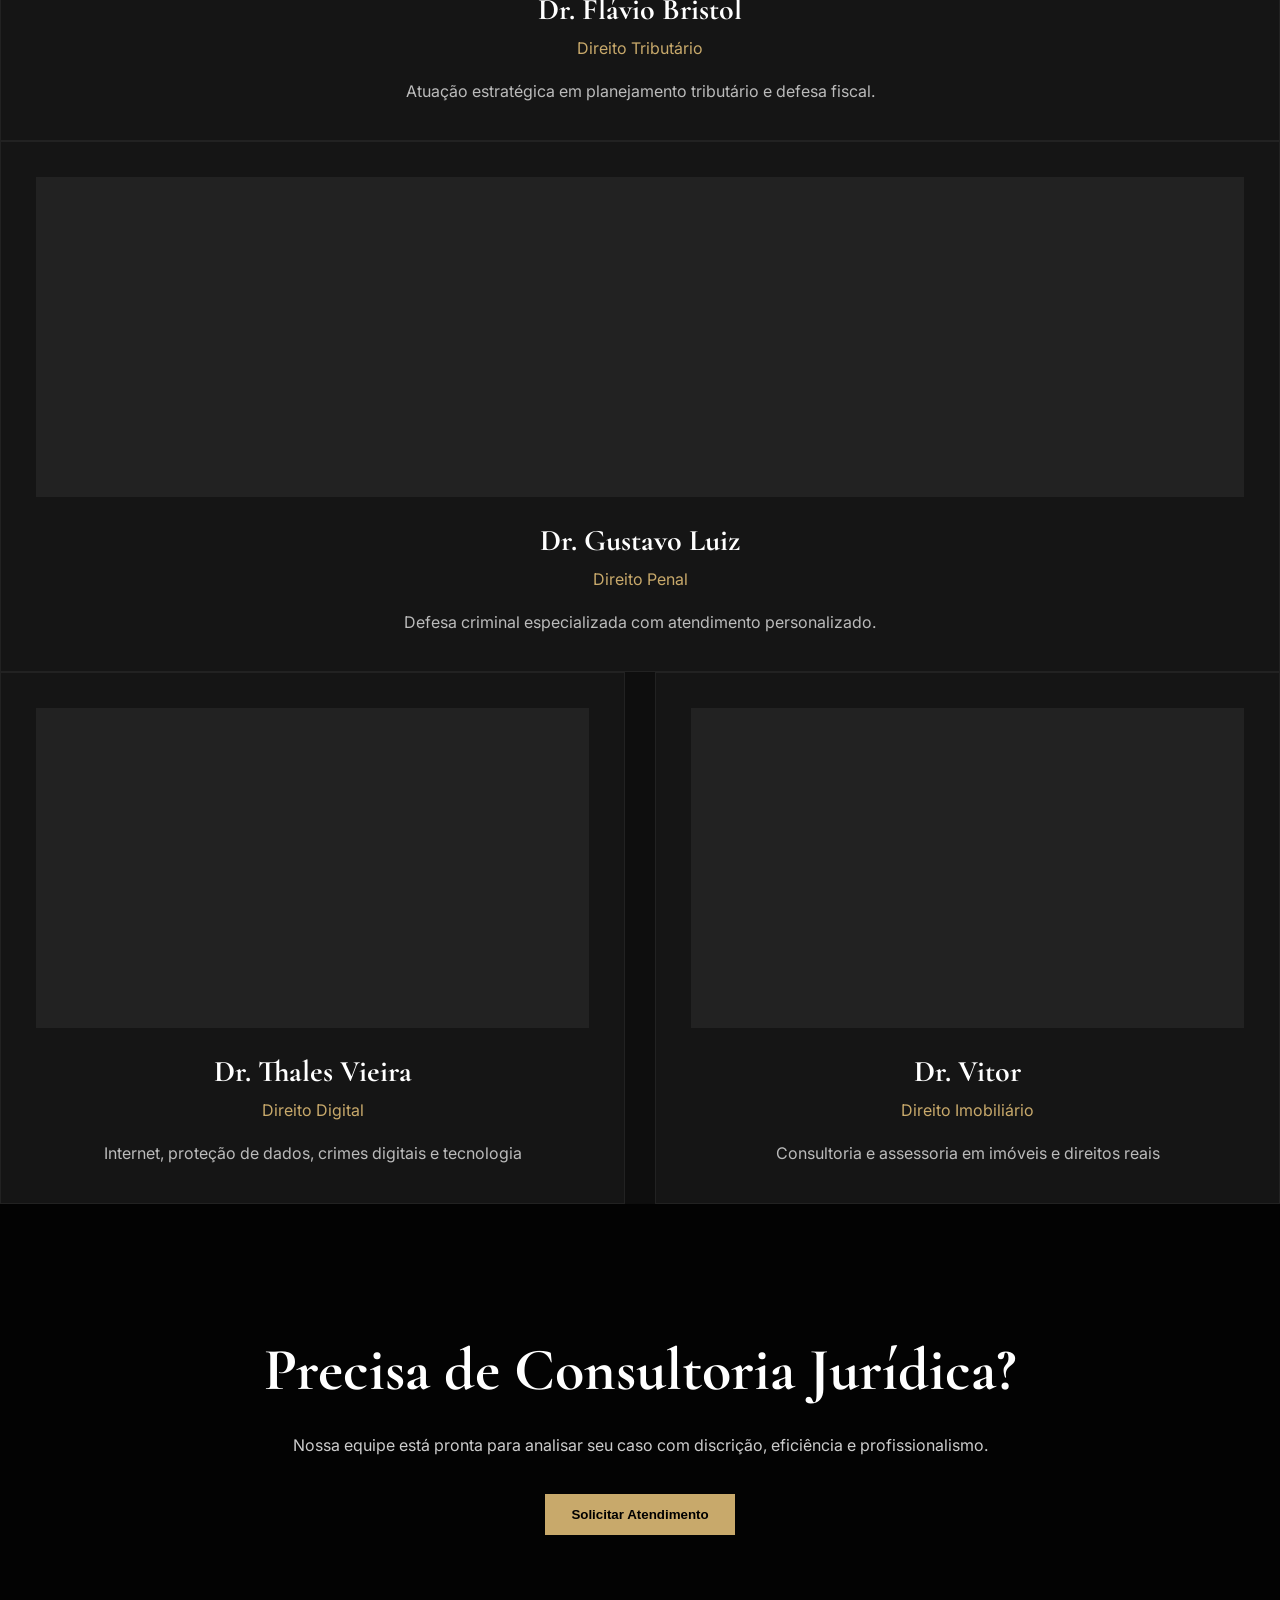
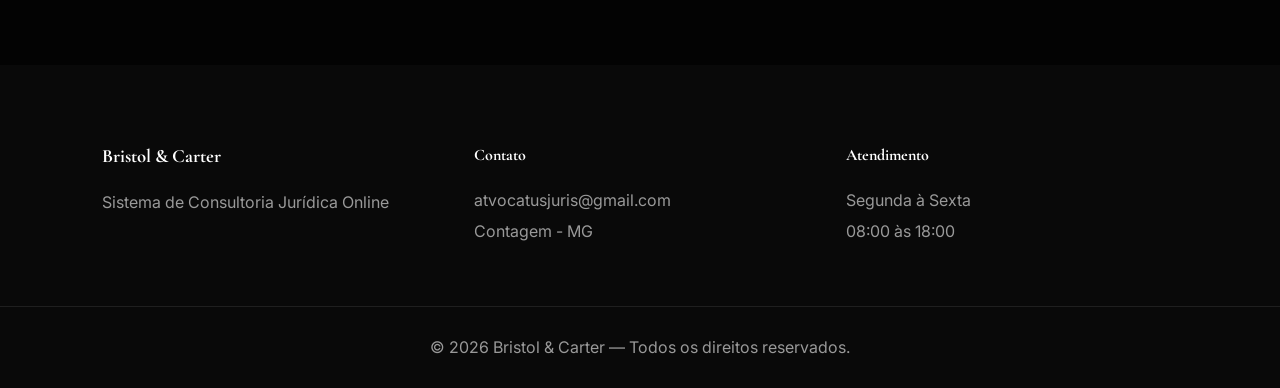
==== commit 7531b31d: "SITE_JURIDICO_INTERFACE| Flávio: Atualização no front." ====
--- a/HTML/index.html
+++ b/HTML/index.html
@@ -10,6 +10,7 @@
 <title>Bristol & Carter | Consultoria Jurídica</title>
 
 <link rel="stylesheet" href="../CSS/style.css">
+<link rel="stylesheet" href="../CSS/extras.css">
 
 <!-- Google Fonts -->
 <link rel="preconnect" href="https://fonts.googleapis.com">
@@ -22,7 +23,7 @@
 
 </head>
 
-<body>
+<body data-page="home">
 
 
 <!-- =========================
@@ -46,19 +47,7 @@
     </div>
 
 
-    <nav class="navbar">
-
-        <a href="#inicio">Início</a>
-
-        <a href="#especialidades">Especialidades</a>
-
-        <a href="#advogados">Advogados</a>
-
-        <a href="#consultoria">Consultoria</a>
-
-        <a href="#contato">Contato</a>
-
-    </nav>
+    <nav class="navbar"><a href="#inicio">Início</a><a href="areas.html">Áreas de Atuação</a><a href="equipe.html">Advogados</a><a href="artigos.html">Artigos</a><a href="consultoria.html">Consultoria</a><a href="area-cliente.html">Área do Cliente</a><a href="#contato">Contato</a></nav>
 
 
     <div class="header-buttons">
@@ -67,8 +56,8 @@
             Entrar
         </button>
 
-        <button type="button" class="btn-primary" id="btnCadastro">
-            Realizar cadastro
+        <button type="button" class="btn-primary">
+            Falar com Especialista
         </button>
 
     </div>
@@ -126,6 +115,8 @@
 
 
 
+<section class="stats"><div><strong data-count="5">0</strong>Áreas de atuação</div><div><strong data-count="5">0</strong>Advogados</div><div><strong data-count="5">0</strong>Dias de atendimento por semana</div></section>
+
 <!-- =========================
      SOBRE
 ========================== -->
@@ -277,6 +268,7 @@
 
     </div>
 
+<p style="text-align:center;margin-top:50px"><a class="btn-secondary" href="areas.html" style="display:inline-block;padding:13px 26px;text-decoration:none">Ver todas as áreas</a></p>
 </section>
 
 
@@ -285,42 +277,7 @@
      ADVOGADOS
 ========================== -->
 
-<section class="lawyers" id="advogados">
-
-    <div class="section-title">
-
-        <span>
-            Equipe Jurídica
-        </span>
-
-        <h2>
-            Nossos Advogados
-        </h2>
-
-    </div>
-
-
-    <div class="lawyers-container">
-
-
-        <div class="lawyer-card">
-
-            <div class="lawyer-image"></div>
-
-            <h3>
-                Dr. Bernardo Carter
-            </h3>
-
-            <span>
-                Direito Empresarial
-            </span>
-
-            <p>
-                Especialista em consultoria corporativa
-                e contratos empresariais.
-            </p>
-
-        </div>
+<section class="lawyers" id="advogados"><div class="section-title"><span>Equipe Jurídica</span><h2>Nossos Advogados</h2></div><div class="lawyers-container"><div class="lawyer-card"><div class="lawyer-image"></div><h3>Dr. Bernardo Carter</h3><span>Direito Empresarial</span><p>Especialista em consultoria corporativa e contratos empresariais.</p></div><div class="lawyer-card"><div class="lawyer-image"></div><h3>Dr. Flávio Bristol</h3><span>Direito Tributário</span><p>Atuação estratégica em planejamento tributário e defesa fiscal.</p></div><div class="lawyer-card"><div class="lawyer-image"></div><h3>Dr. Gustavo Luiz</h3><span>Direito Penal</span><p>Defesa criminal especializada com atendimento personalizado.</p></div><div class="lawyer-card"><div class="lawyer-image"></div><h3>Dr. Thales Vieira</h3><span>Direito Digital</span><p>Internet, proteção de dados, crimes digitais e tecnologia.</p></div><div class="lawyer-card"><div class="lawyer-image"></div><h3>Dr. Vitor</h3><span>Direito Imobiliário</span><p>Consultoria e assessoria em imóveis e direitos reais.</p></div></div><p style="text-align:center;margin-top:50px"><a class="btn-secondary" href="equipe.html" style="display:inline-block;padding:13px 26px;text-decoration:none">Conhecer a equipe</a></p></section>
 
 
         <div class="lawyer-card">
@@ -516,7 +473,9 @@
      JAVASCRIPT
 ========================== -->
 
+<script src="../JS/api.js"></script>
 <script src="../JS/script.js"></script>
+<script src="../JS/extras.js"></script>
 
 
 </body>
--- a/CSS/extras.css
+++ b/CSS/extras.css
@@ -0,0 +1,65 @@
+/* extras.css — carregar DEPOIS de style.css. Usa só as variáveis e o visual que já existem. */
+html{scroll-behavior:smooth}
+a{color:inherit}
+.page{padding:140px 8% 90px;min-height:80vh}
+.page .section-title{margin-bottom:45px}
+.grid{display:grid;grid-template-columns:repeat(auto-fit,minmax(280px,1fr));gap:30px}
+.two{display:grid;grid-template-columns:1.5fr 1fr;gap:40px}
+@media(max-width:900px){.two{grid-template-columns:1fr}}
+.card{background:#151515;border:1px solid #2a2a2a;padding:35px;transition:.4s}
+.card:hover{border-color:var(--gold)}
+.card h3{font-family:'Cormorant Garamond',serif;font-size:28px;margin-bottom:10px}
+.card p,.card li{color:#bbb;line-height:1.7}
+.card ul{margin:15px 0 20px 18px}
+.tag{color:var(--gold);font-size:13px;display:block;margin-bottom:12px}
+.btn-link{display:inline-block;text-decoration:none;font-size:14px;padding:11px 22px}
+/* filtros */
+.bar{display:flex;flex-wrap:wrap;gap:10px;justify-content:center;margin-bottom:35px}
+.chip{background:transparent;border:1px solid #444;color:#ccc;padding:9px 18px;cursor:pointer;font:inherit;font-size:14px;transition:.3s}
+.chip:hover,.chip.on{border-color:var(--gold);color:var(--gold)}
+.search{display:block;width:100%;max-width:440px;margin:0 auto 20px;padding:14px;background:#0e0e0e;border:1px solid #333;color:#fff;font:inherit}
+.search:focus,.field input:focus,.field select:focus,.field textarea:focus{outline:none;border-color:var(--gold)}
+/* formulários */
+.field{display:flex;flex-direction:column;gap:6px;margin-bottom:16px}
+.field label{color:var(--gold);font-size:14px}
+.field input,.field select,.field textarea{padding:14px;background:#0e0e0e;border:1px solid #333;color:#fff;font:inherit}
+.field textarea{min-height:130px;resize:vertical}
+.field.err input,.field.err select,.field.err textarea{border-color:#c0504d}
+.msg-err{color:#e07a74;font-size:13px;min-height:16px}
+.check{display:flex;gap:10px;align-items:flex-start;color:#bbb;font-size:14px;line-height:1.5}
+.note{border-left:2px solid var(--gold);padding:12px 16px;color:#bbb;background:#121212;margin:20px 0;line-height:1.6}
+.passos{list-style:none;counter-reset:p;margin-top:20px}
+.passos li{counter-increment:p;position:relative;padding-left:46px;margin-bottom:22px;color:#bbb;line-height:1.6}
+.passos li::before{content:counter(p);position:absolute;left:0;top:0;width:32px;height:32px;border:1px solid var(--gold);color:var(--gold);display:grid;place-items:center;font-family:'Cormorant Garamond',serif;font-size:18px}
+/* faq/acordeão */
+.faq{max-width:860px;margin:0 auto}
+.acc{border-bottom:1px solid #2a2a2a}
+.acc-q{width:100%;display:flex;justify-content:space-between;gap:20px;text-align:left;background:none;border:0;color:#fff;font:inherit;font-size:18px;padding:22px 0;cursor:pointer}
+.acc-q::after{content:"+";color:var(--gold);font-size:24px;line-height:1}
+.acc.open .acc-q::after{content:"–"}
+.acc-a{max-height:0;overflow:hidden;transition:max-height .4s;color:#bbb;line-height:1.8}
+.acc.open .acc-a{max-height:600px;padding-bottom:24px}
+/* números */
+.stats{display:flex;flex-wrap:wrap;justify-content:center;gap:60px;padding:70px 8%;background:#111;text-align:center;color:#bbb}
+.stats strong{display:block;font:600 56px 'Cormorant Garamond',serif;color:var(--gold)}
+/* abas login/cadastro */
+.tabs{display:flex;gap:0;margin-bottom:25px;border-bottom:1px solid #2a2a2a}
+.tabs button{flex:1;background:none;border:0;border-bottom:2px solid transparent;color:#aaa;padding:14px;font:inherit;cursor:pointer}
+.tabs button.on{color:var(--gold);border-color:var(--gold)}
+.tbl{width:100%;border-collapse:collapse;color:#ccc;font-size:15px}
+.tbl th,.tbl td{text-align:left;padding:12px 8px;border-bottom:1px solid #2a2a2a}
+.tbl th{color:var(--gold);font-weight:500}
+/* flutuantes */
+.menu-toggle{display:none;background:none;border:1px solid #555;color:#fff;padding:10px 14px;font-size:20px;cursor:pointer}
+@media(max-width:1100px){
+ .menu-toggle{display:block}
+ .navbar.open{display:flex;position:fixed;top:90px;left:0;right:0;flex-direction:column;gap:22px;background:rgba(0,0,0,.97);padding:28px 7%}
+}
+.wa{position:fixed;left:20px;bottom:20px;z-index:900;background:var(--gold);color:#000;font-weight:600;padding:13px 20px;text-decoration:none}
+.up{position:fixed;right:20px;bottom:20px;z-index:900;width:46px;height:46px;background:#151515;border:1px solid var(--gold);color:var(--gold);font-size:20px;cursor:pointer;display:none}
+.up.show{display:block}
+.toast{position:fixed;bottom:90px;left:50%;transform:translateX(-50%);background:var(--gold);color:#000;padding:13px 24px;z-index:9999;display:none}
+.toast.show{display:block}
+.cookie{position:fixed;left:20px;right:20px;bottom:20px;max-width:640px;margin:auto;background:#151515;border:1px solid var(--gold);padding:18px 22px;display:flex;gap:20px;align-items:center;z-index:1000;color:#ccc;font-size:14px;line-height:1.5}
+.cookie button{padding:10px 22px;flex-shrink:0}
+@media(prefers-reduced-motion:reduce){*{transition:none!important;scroll-behavior:auto!important}}
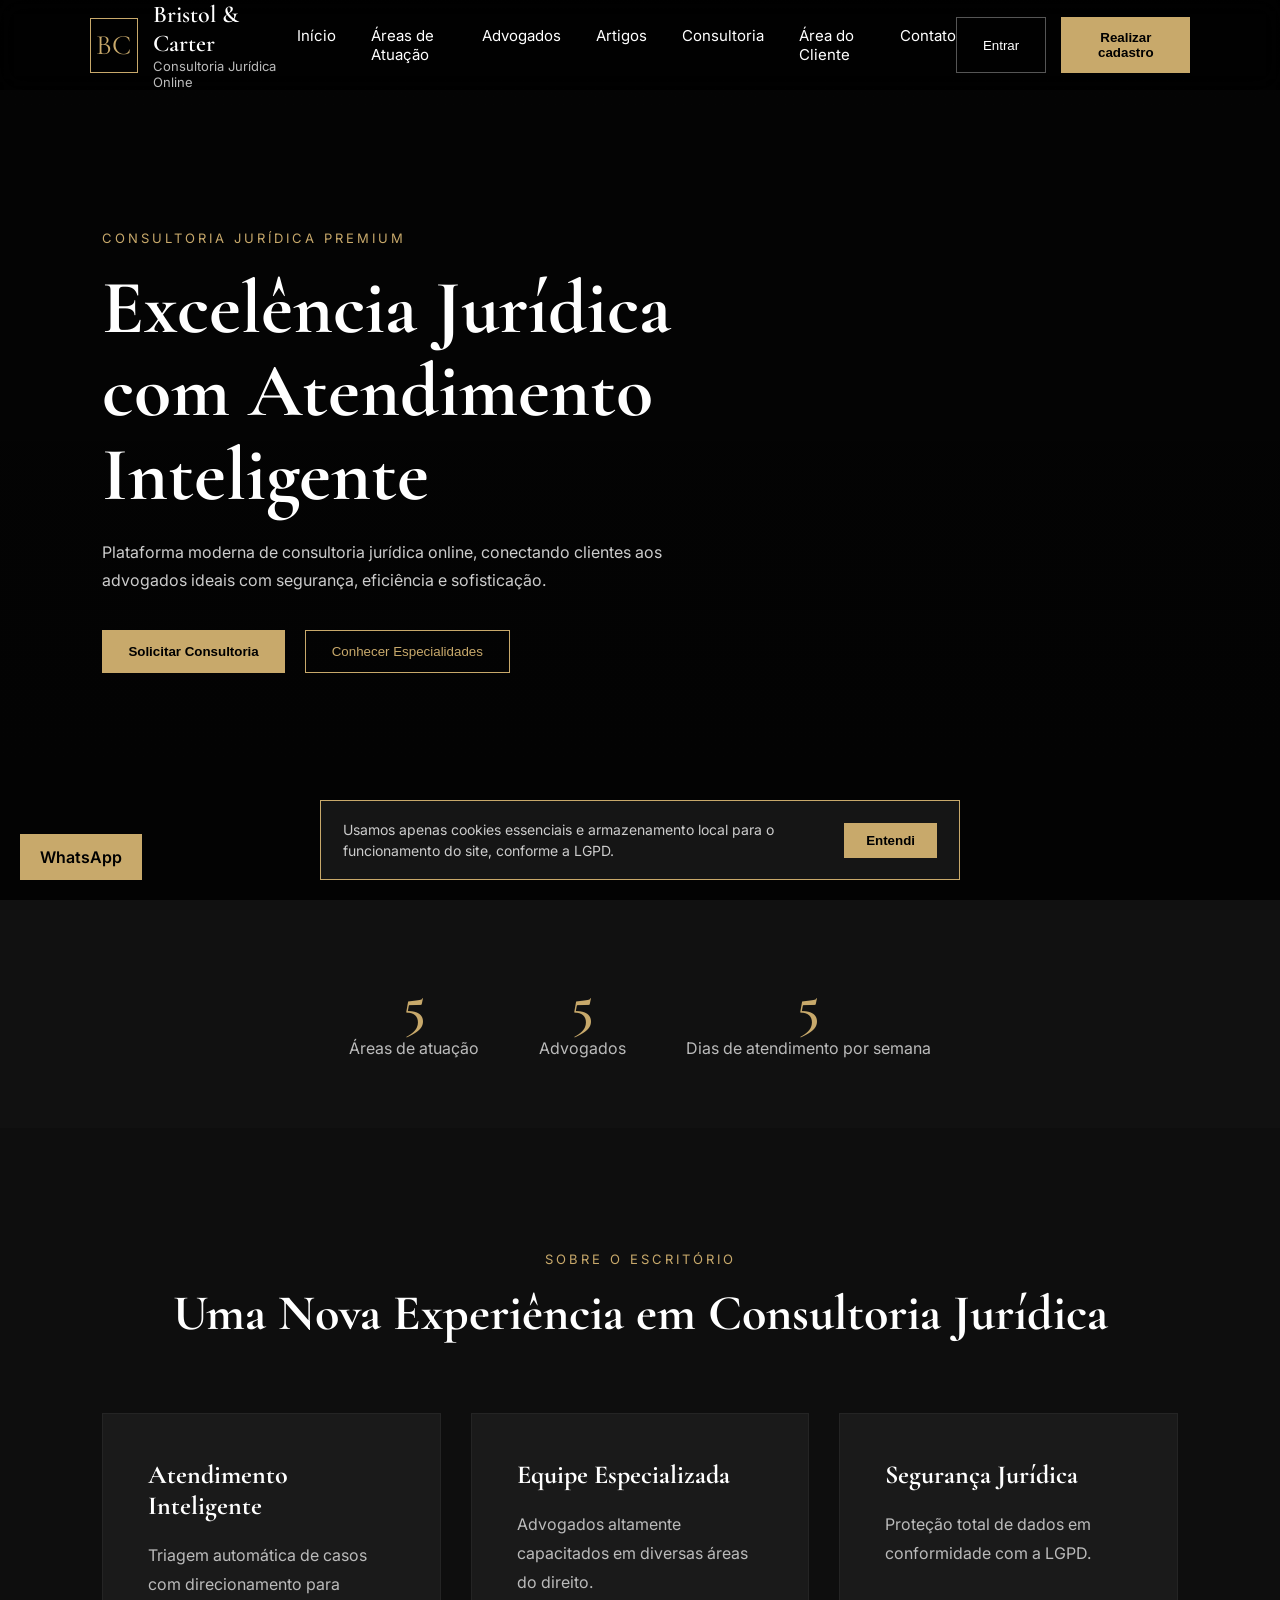
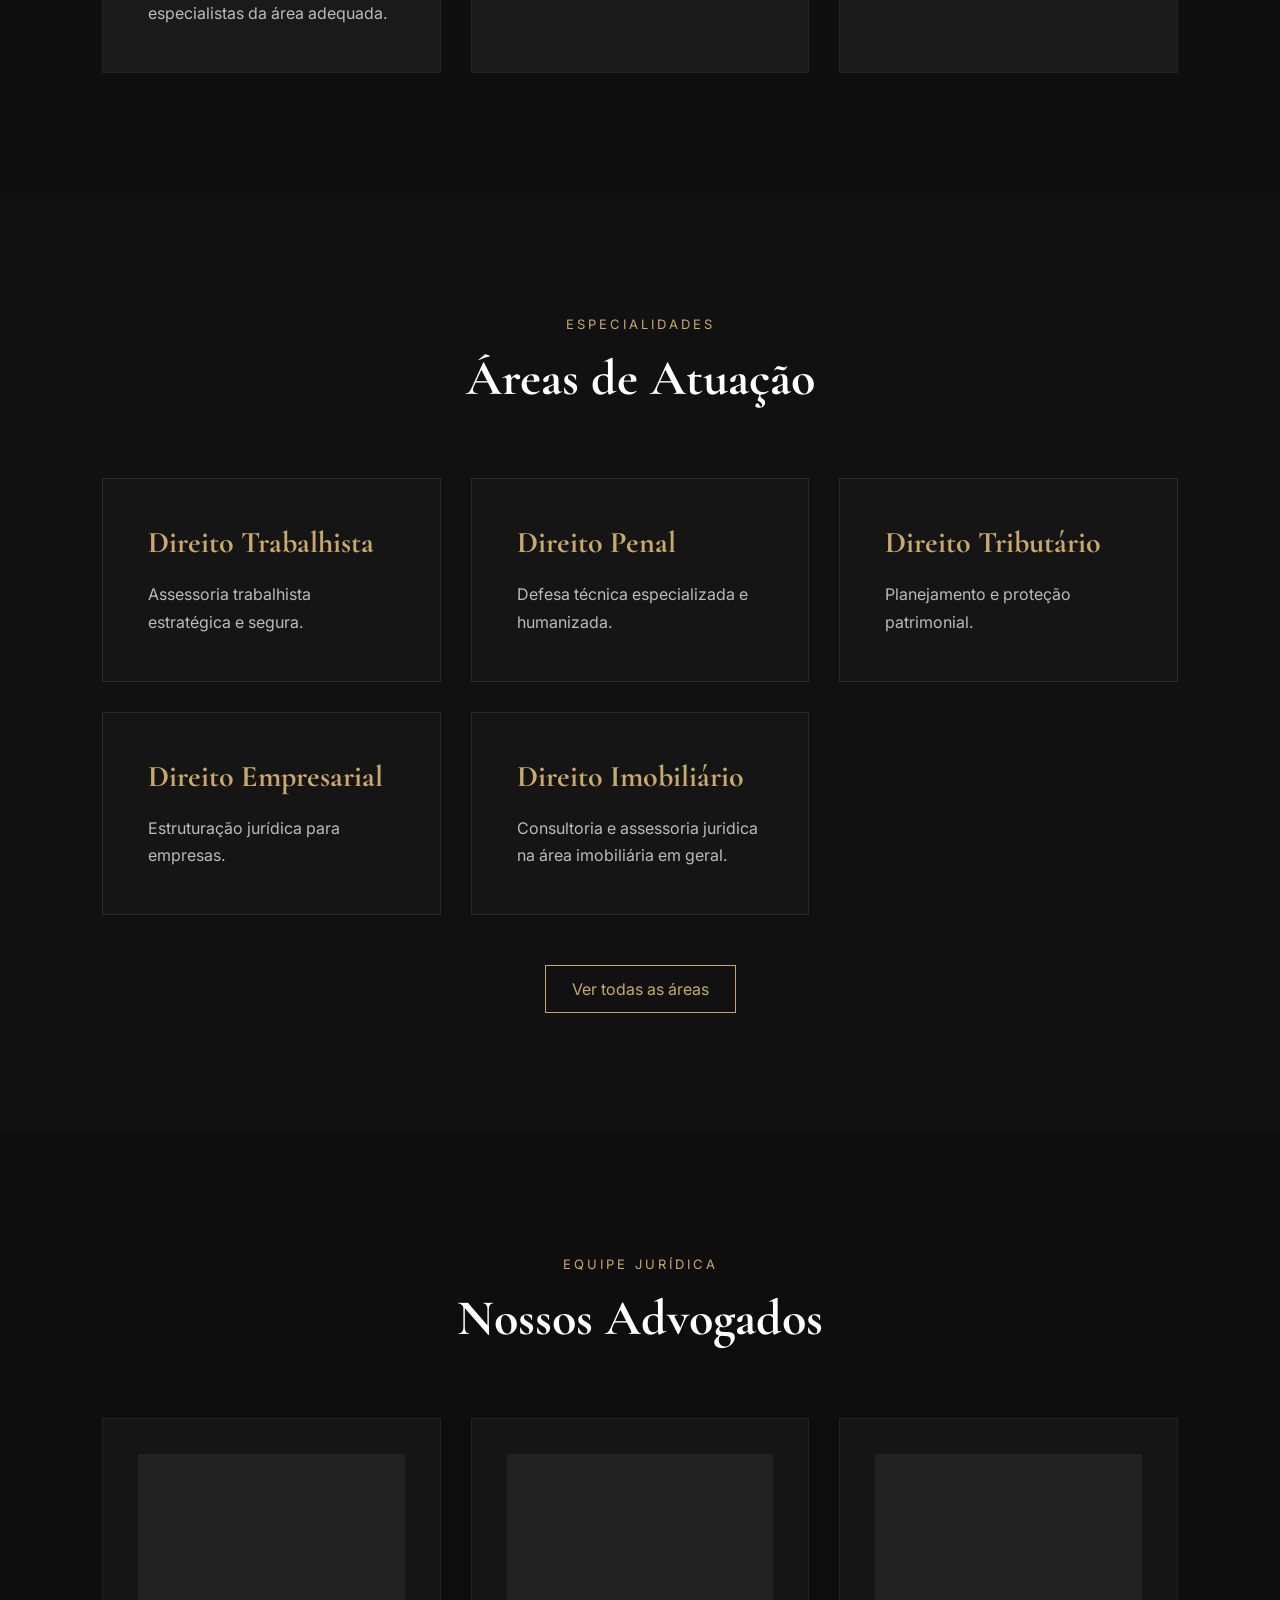
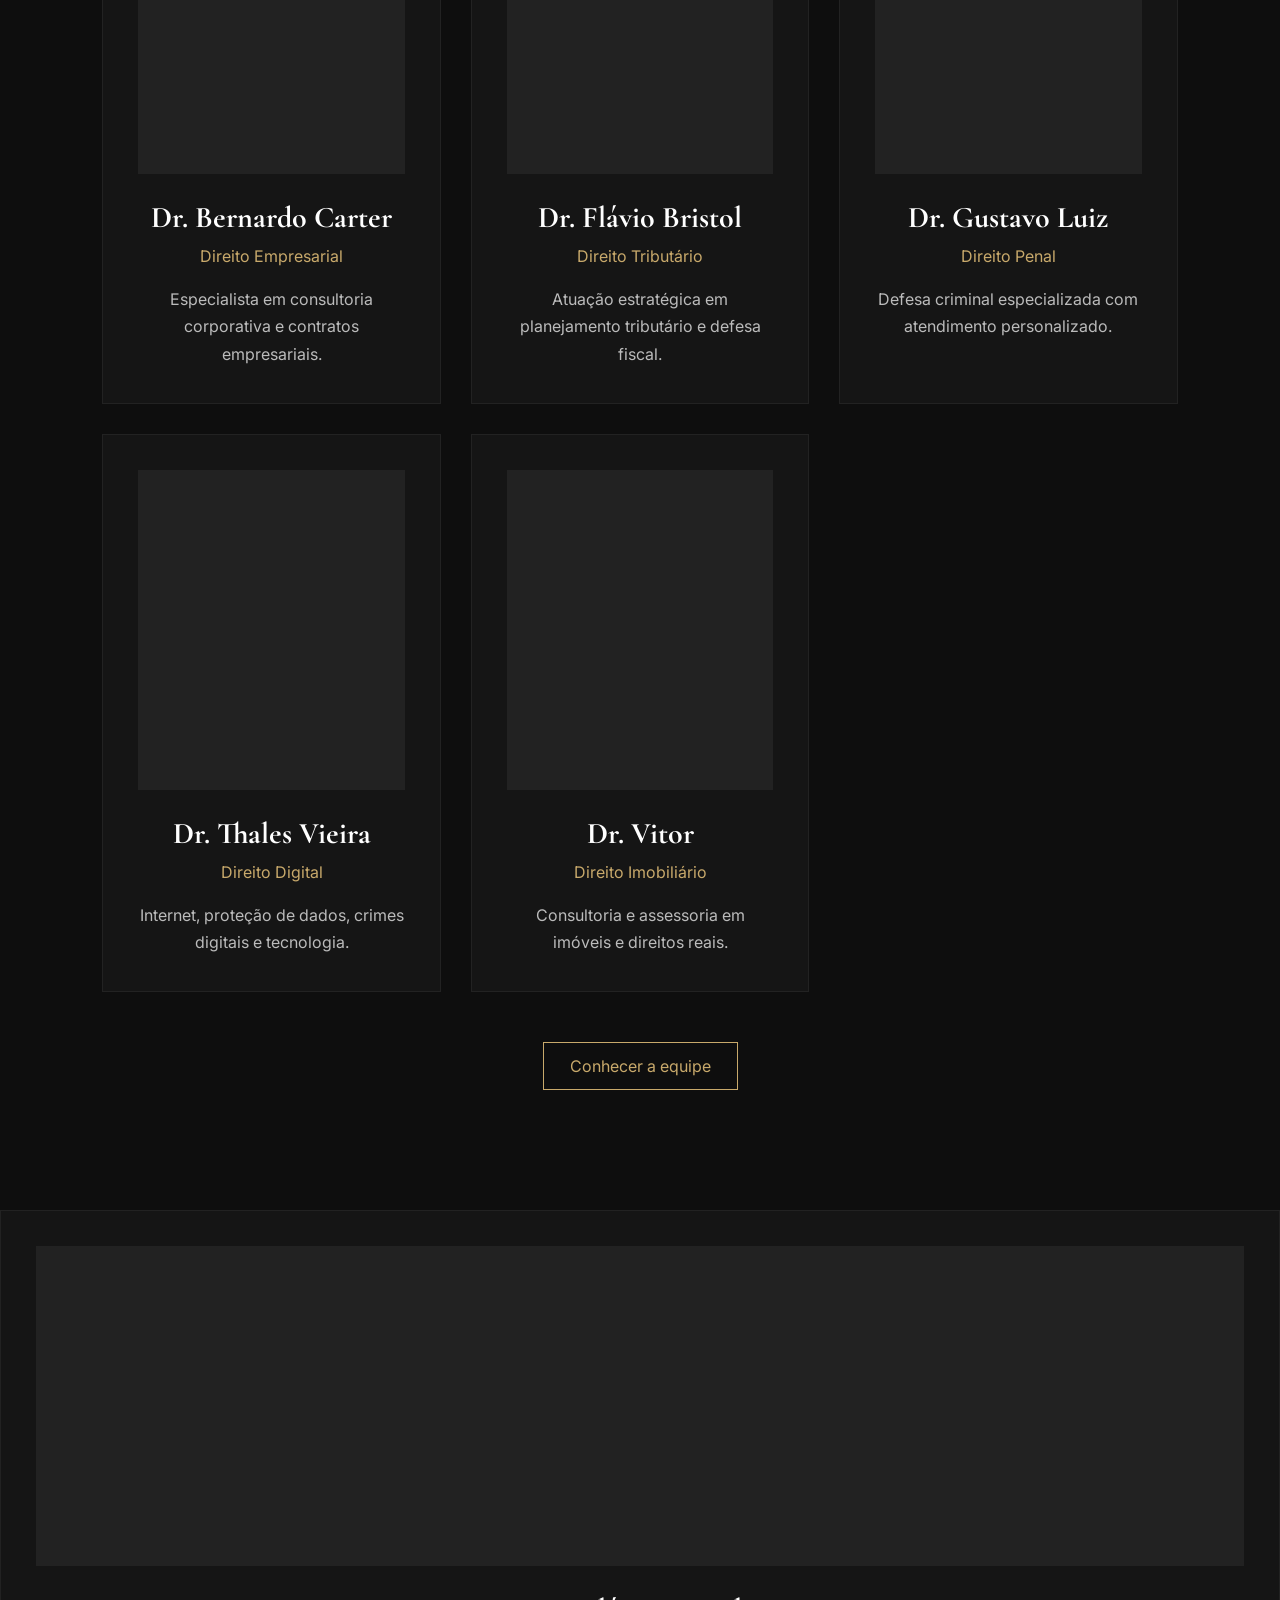
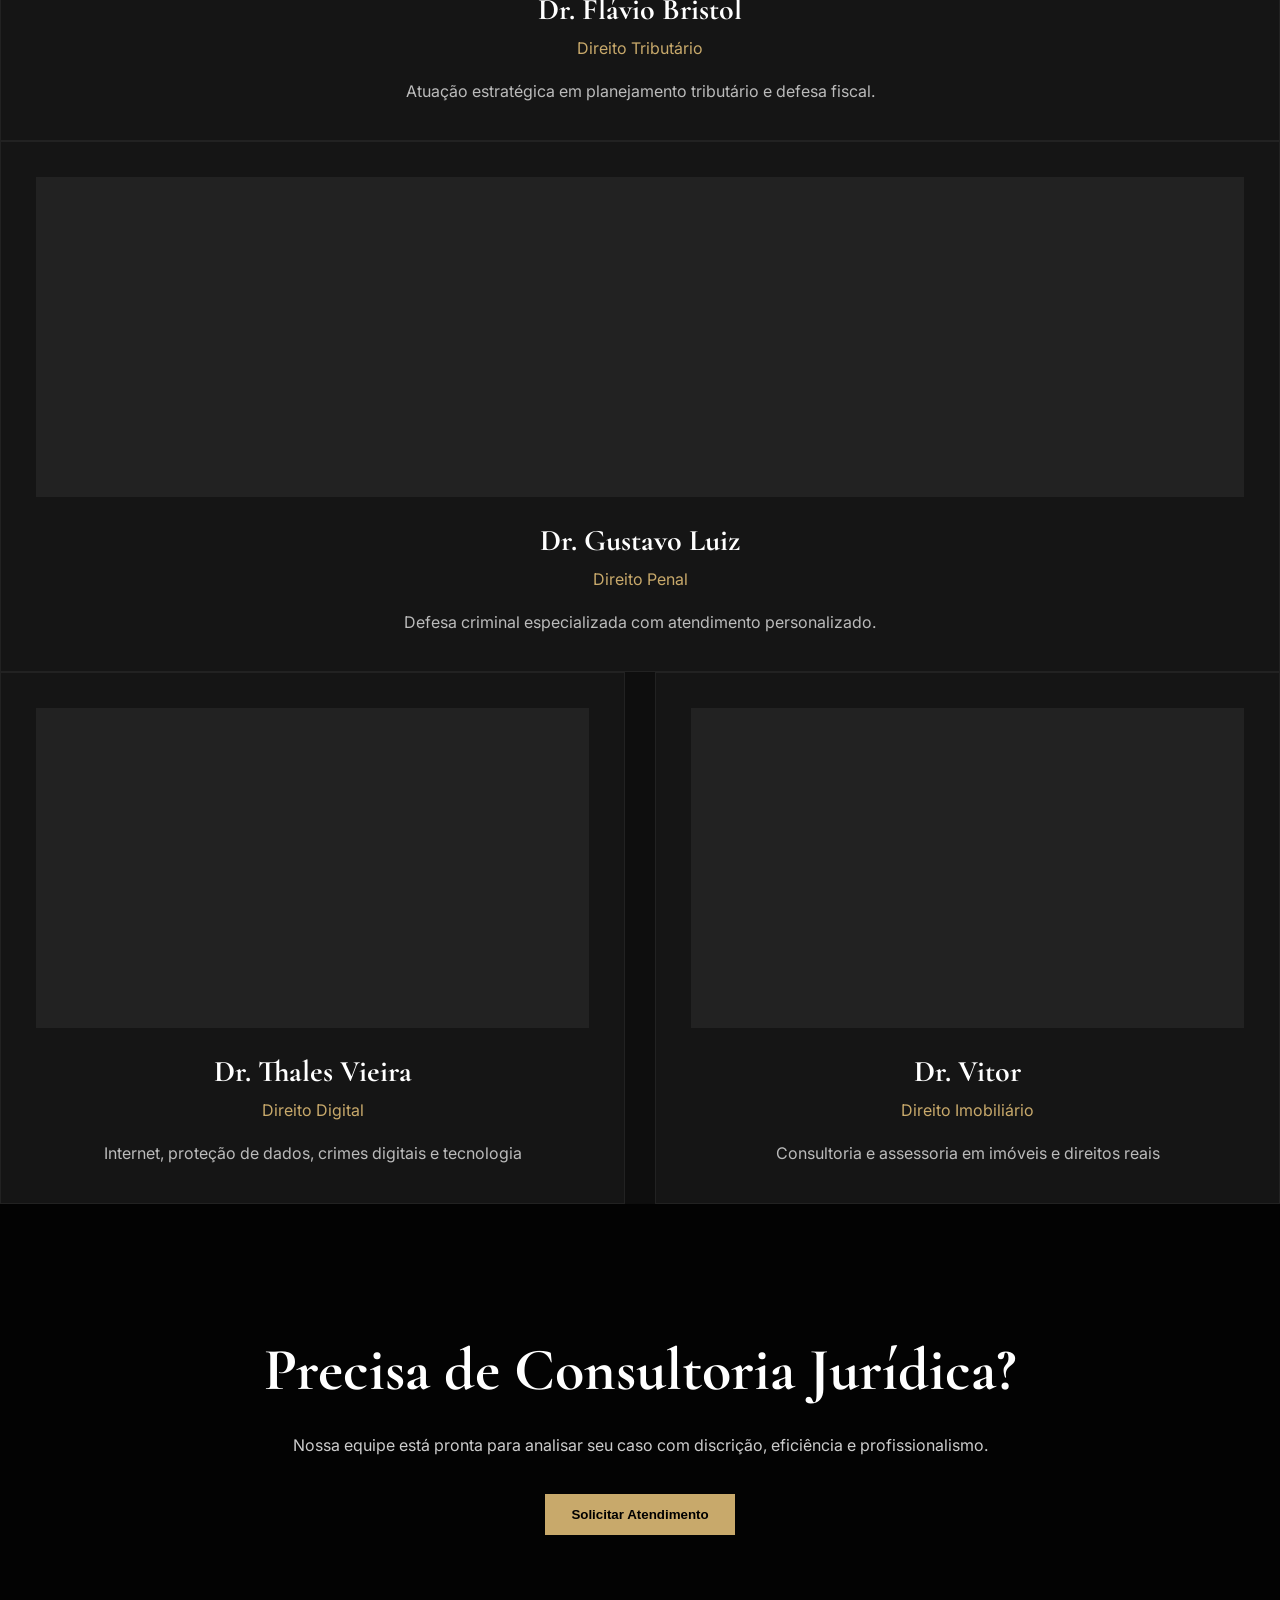
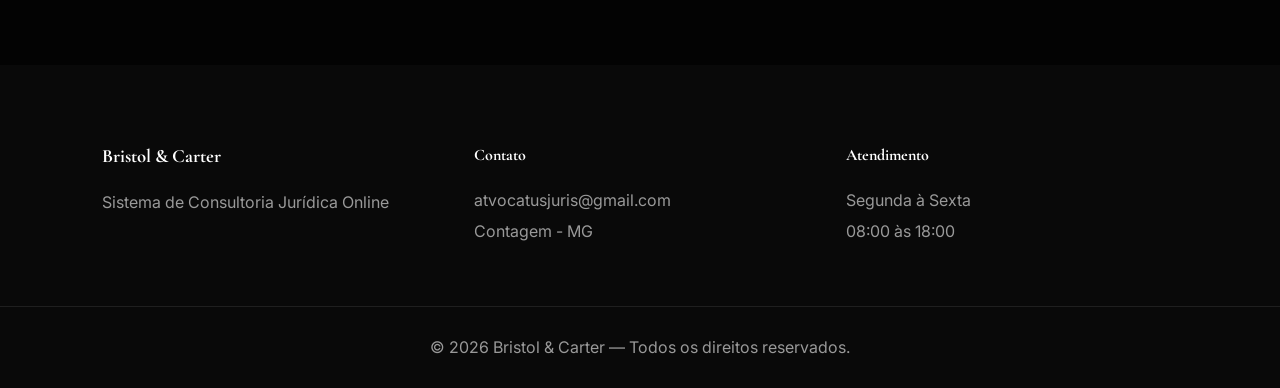
==== commit d7caa61b: "Merge branch 'main' of https://github.com/Adivocatus/SITE_JURIDICO_INTERFACE" ====
--- a/HTML/index.html
+++ b/HTML/index.html
@@ -56,8 +56,8 @@
             Entrar
         </button>
 
-        <button type="button" class="btn-primary">
-            Falar com Especialista
+        <button type="button" class="btn-primary" id="btnCadastro">
+            Realizar cadastro
         </button>
 
     </div>
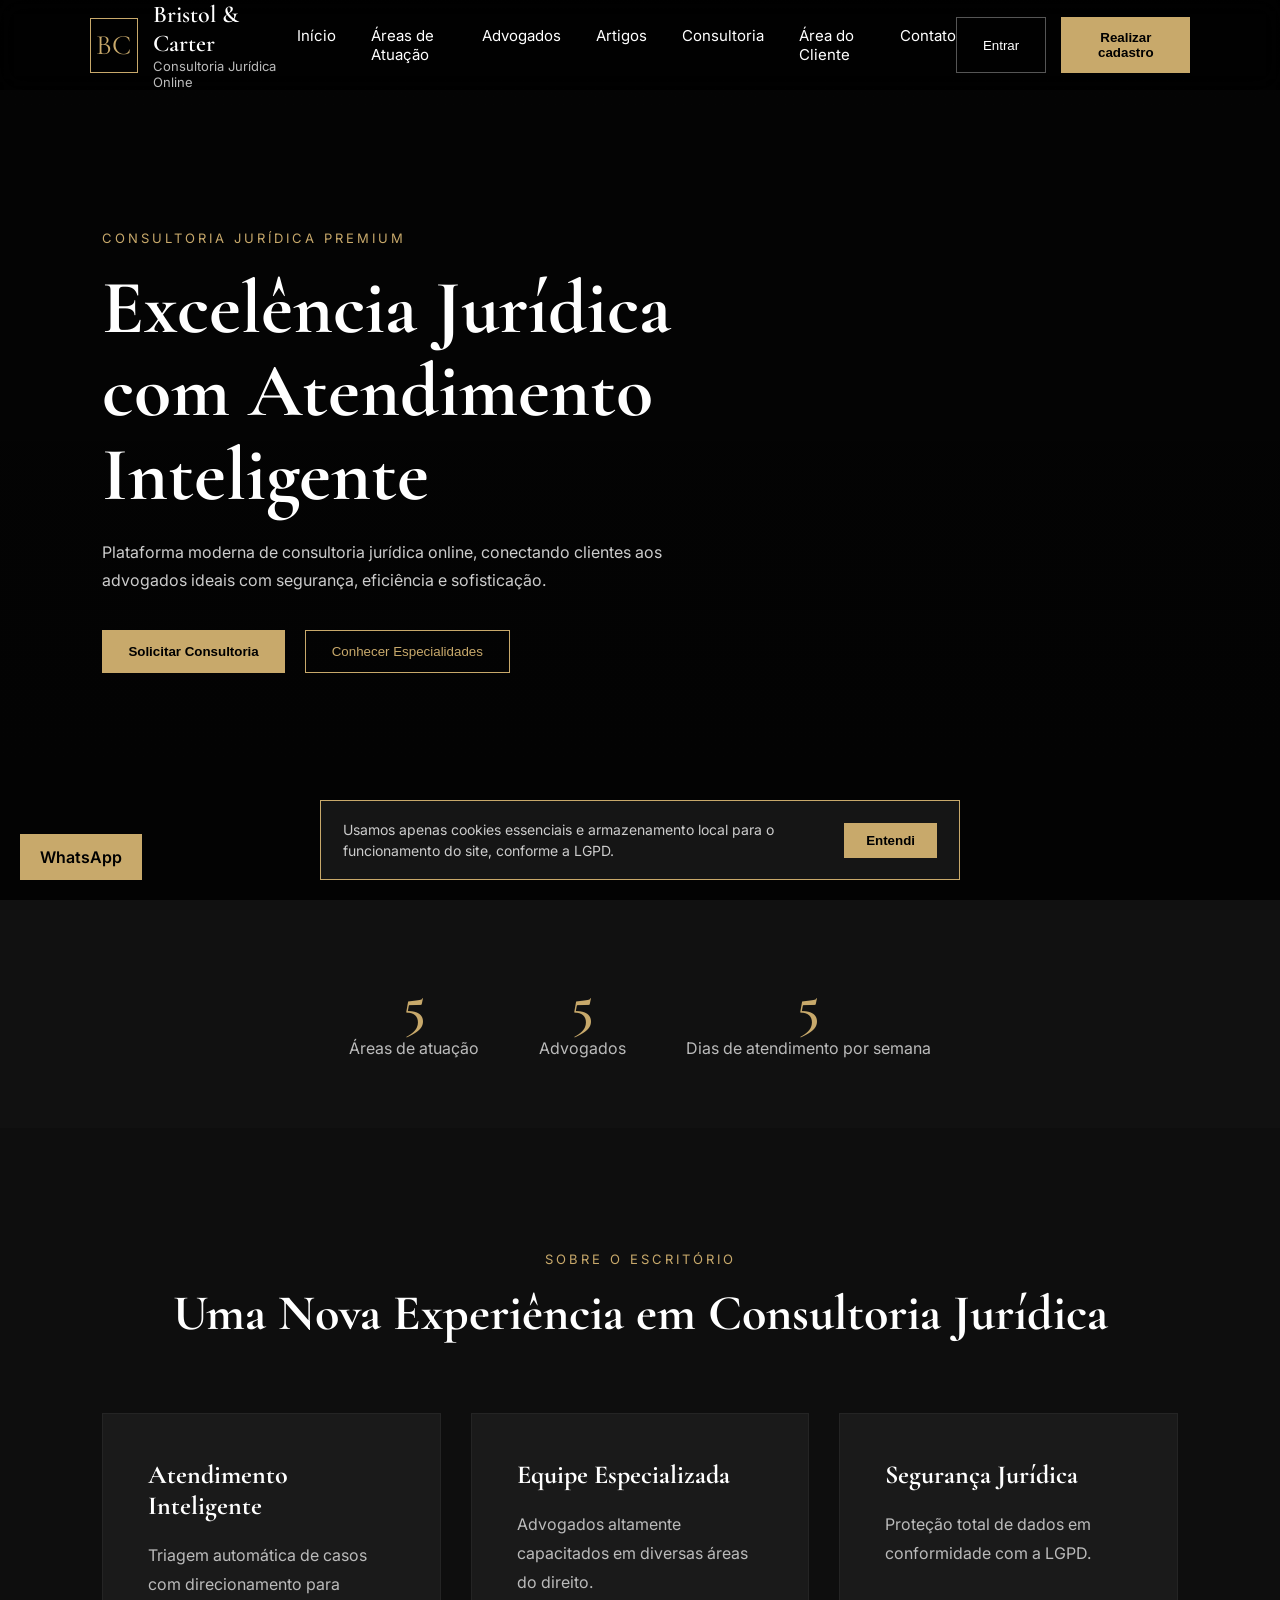
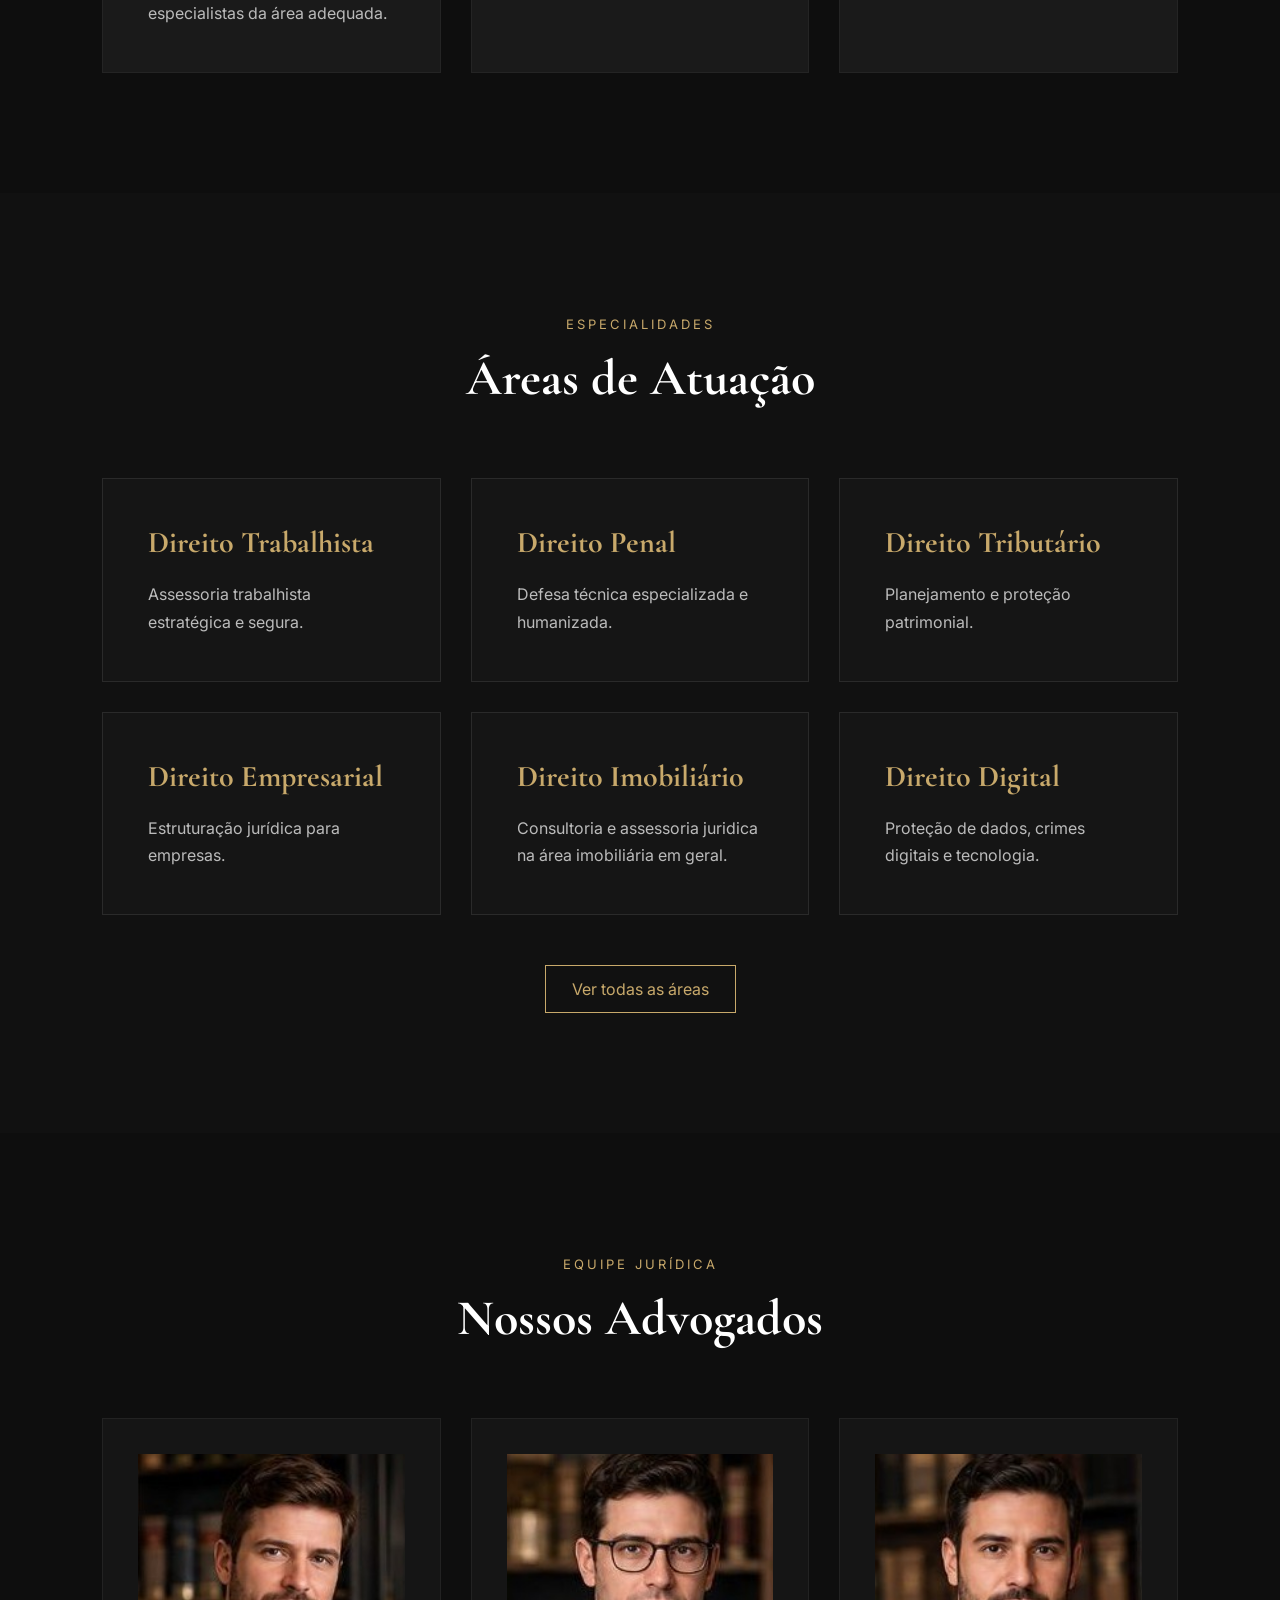
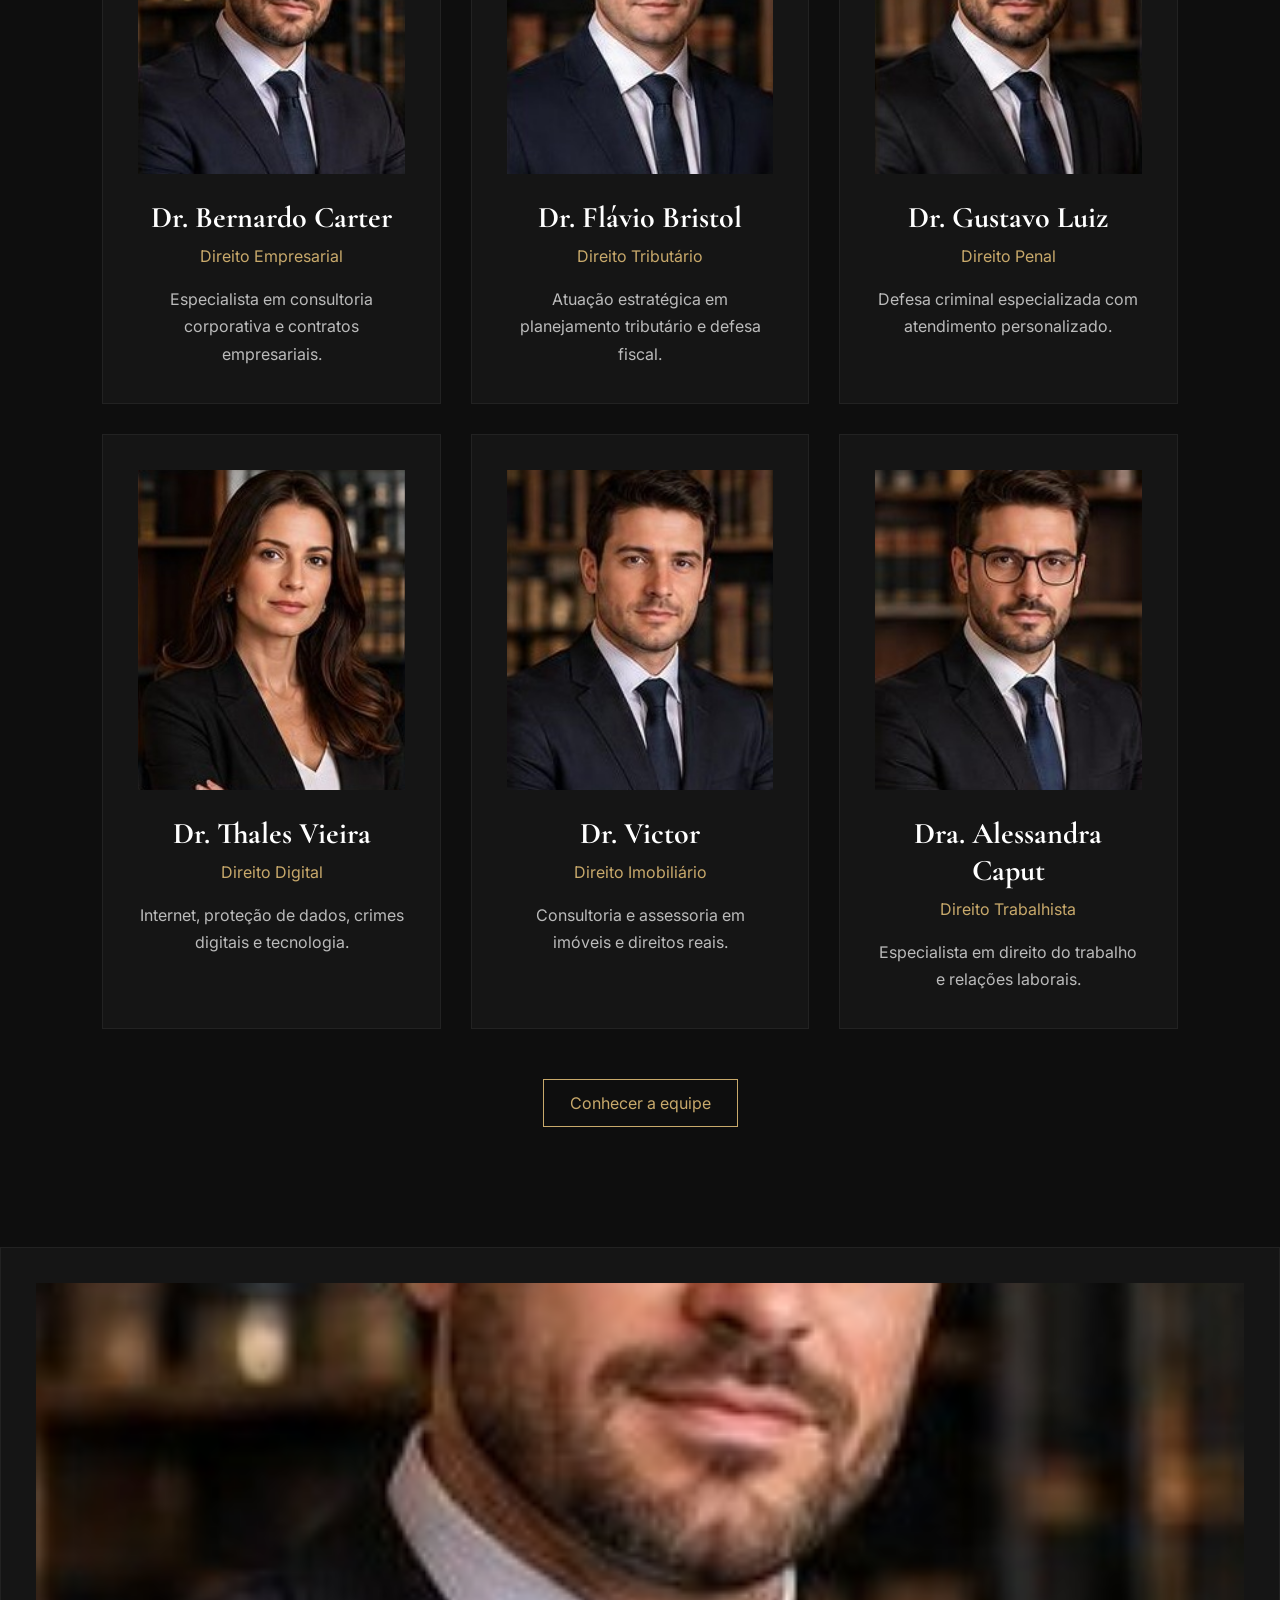
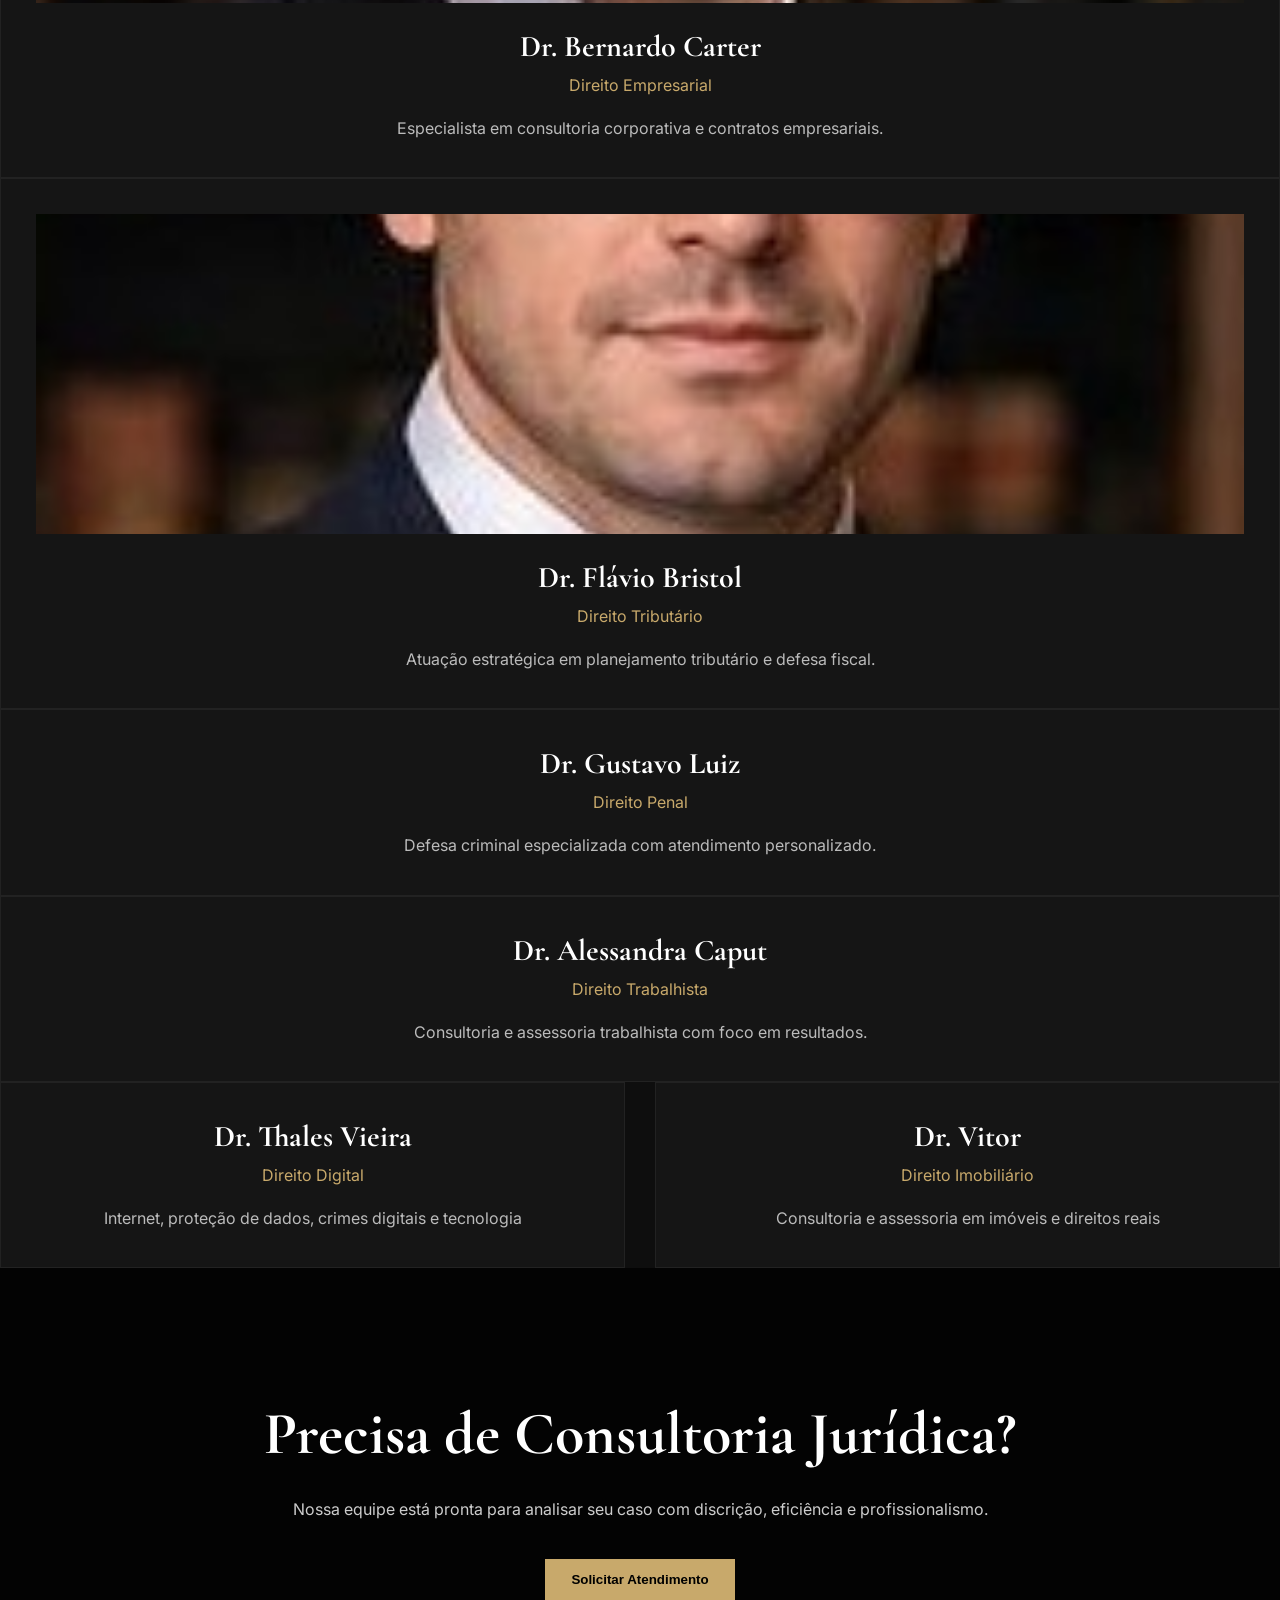
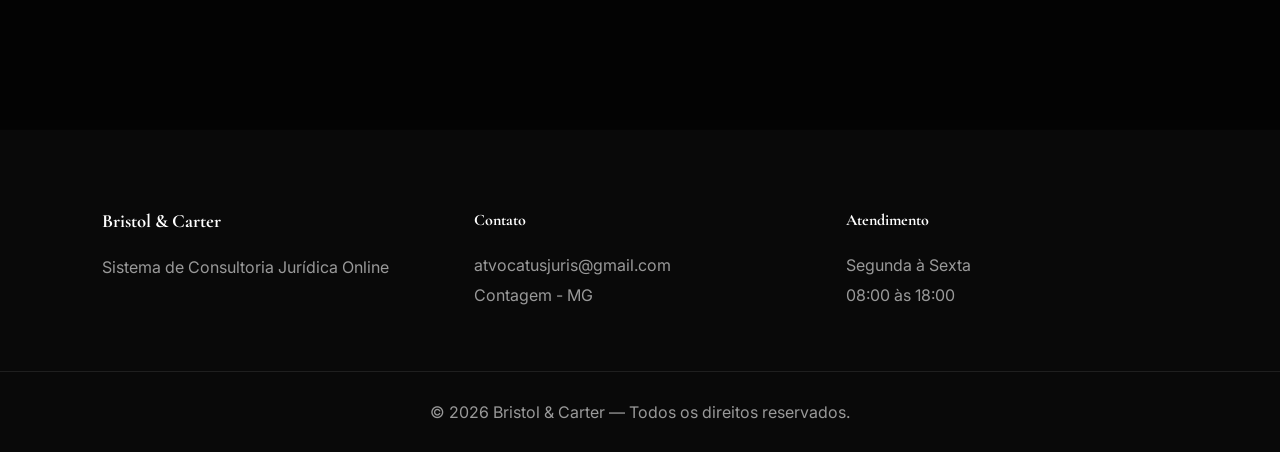
==== commit f3aff40b: "SITE_JURIDICO_INTERFACE| Flávio: Adição de novas funcionalidades e manutenção do front." ====
--- a/HTML/index.html
+++ b/HTML/index.html
@@ -266,6 +266,18 @@
 
         </div>
 
+        <div class="area-card">
+
+            <h3>
+                Direito Digital
+            </h3>
+
+            <p>
+                Proteção de dados, crimes digitais e tecnologia.
+            </p>
+
+        </div>
+
     </div>
 
 <p style="text-align:center;margin-top:50px"><a class="btn-secondary" href="areas.html" style="display:inline-block;padding:13px 26px;text-decoration:none">Ver todas as áreas</a></p>
@@ -277,12 +289,38 @@
      ADVOGADOS
 ========================== -->
 
-<section class="lawyers" id="advogados"><div class="section-title"><span>Equipe Jurídica</span><h2>Nossos Advogados</h2></div><div class="lawyers-container"><div class="lawyer-card"><div class="lawyer-image"></div><h3>Dr. Bernardo Carter</h3><span>Direito Empresarial</span><p>Especialista em consultoria corporativa e contratos empresariais.</p></div><div class="lawyer-card"><div class="lawyer-image"></div><h3>Dr. Flávio Bristol</h3><span>Direito Tributário</span><p>Atuação estratégica em planejamento tributário e defesa fiscal.</p></div><div class="lawyer-card"><div class="lawyer-image"></div><h3>Dr. Gustavo Luiz</h3><span>Direito Penal</span><p>Defesa criminal especializada com atendimento personalizado.</p></div><div class="lawyer-card"><div class="lawyer-image"></div><h3>Dr. Thales Vieira</h3><span>Direito Digital</span><p>Internet, proteção de dados, crimes digitais e tecnologia.</p></div><div class="lawyer-card"><div class="lawyer-image"></div><h3>Dr. Vitor</h3><span>Direito Imobiliário</span><p>Consultoria e assessoria em imóveis e direitos reais.</p></div></div><p style="text-align:center;margin-top:50px"><a class="btn-secondary" href="equipe.html" style="display:inline-block;padding:13px 26px;text-decoration:none">Conhecer a equipe</a></p></section>
-
+<section class="lawyers" id="advogados"><div class="section-title"><span>Equipe Jurídica</span><h2>Nossos Advogados</h2></div>
+<div class="lawyers-container">
+<div class="lawyer-card"><div class="lawyer-image1"></div><h3>Dr. Bernardo Carter</h3><span>Direito Empresarial</span><p>Especialista em consultoria corporativa e contratos empresariais.</p></div>
+<div class="lawyer-card"><div class="lawyer-image2"></div><h3>Dr. Flávio Bristol</h3><span>Direito Tributário</span><p>Atuação estratégica em planejamento tributário e defesa fiscal.</p></div>
+<div class="lawyer-card"><div class="lawyer-image3"></div><h3>Dr. Gustavo Luiz</h3><span>Direito Penal</span><p>Defesa criminal especializada com atendimento personalizado.</p></div>
+<div class="lawyer-card"><div class="lawyer-image4"></div><h3>Dr. Thales Vieira</h3><span>Direito Digital</span><p>Internet, proteção de dados, crimes digitais e tecnologia.</p></div>
+<div class="lawyer-card"><div class="lawyer-image5"></div><h3>Dr. Victor</h3><span>Direito Imobiliário</span><p>Consultoria e assessoria em imóveis e direitos reais.</p></div>
+<div class="lawyer-card"><div class="lawyer-image6"></div><h3>Dra. Alessandra Caput</h3><span>Direito Trabalhista</span><p>Especialista em direito do trabalho e relações laborais.</p></div>
+</div><p style="text-align:center;margin-top:50px"><a class="btn-secondary" href="equipe.html" style="display:inline-block;padding:13px 26px;text-decoration:none">Conhecer a equipe</a></p></section>
 
         <div class="lawyer-card">
 
-            <div class="lawyer-image"></div>
+            <div class="lawyer-image1"></div>
+
+            <h3>
+                Dr. Bernardo Carter
+            </h3>
+
+            <span>
+                Direito Empresarial
+            </span>
+
+            <p>
+                Especialista em consultoria corporativa
+                e contratos empresariais.
+            </p>
+
+        </div>
+
+        <div class="lawyer-card">
+
+            <div class="lawyer-image2"></div>
 
             <h3>
                 Dr. Flávio Bristol
@@ -299,7 +337,6 @@
 
         </div>
 
-
         <div class="lawyer-card">
 
             <div class="lawyer-image"></div>
@@ -319,11 +356,29 @@
 
         </div>
 
+        <div class="lawyer-card">
+
+            <div class="lawyer-image"></div>
+
+            <h3>
+                Dr. Alessandra Caput
+            </h3>
+
+            <span>
+                Direito Trabalhista
+            </span>
+
+            <p>
+                Consultoria e assessoria trabalhista
+                com foco em resultados.
+            </p>
+
+        </div>
+
 
     </div>
 
     <div class="lawyers-container">   
-
 
         <div class="lawyer-card">
 
@@ -343,7 +398,6 @@
 
         </div>
 
-
         <div class="lawyer-card">
 
             <div class="lawyer-image"></div>
@@ -361,7 +415,6 @@
             </p>
 
         </div>
-
 
     </div>
 
--- a/CSS/style.css
+++ b/CSS/style.css
@@ -322,13 +322,82 @@
     border-color:var(--gold);
 }
 
-.lawyer-image{
+.lawyer-image1{
     width:100%;
     height:320px;
 
     background:#222;
 
     margin-bottom:25px;
+    background-image: url("../IMAGE/foto_adv_1.jpg");
+    background-size: cover;
+    background-position: center;
+    background-repeat: no-repeat;
+}
+
+.lawyer-image2{
+    width:100%;
+    height:320px;
+
+    background:#222;
+
+    margin-bottom:25px;
+    background-image: url("../IMAGE/foto_adv_2.jpg");
+    background-size: cover;
+    background-position: center;
+    background-repeat: no-repeat;
+}
+
+.lawyer-image3{
+    width:100%;
+    height:320px;
+
+    background:#222;
+
+    margin-bottom:25px;
+    background-image: url("../IMAGE/foto_adv_3.jpg");
+    background-size: cover;
+    background-position: center;
+    background-repeat: no-repeat;
+}
+
+.lawyer-image4{
+    width:100%;
+    height:320px;
+
+    background:#222;
+
+    margin-bottom:25px;
+    background-image: url("../IMAGE/foto_adv_4.jpg");
+    background-size: cover;
+    background-position: center;
+    background-repeat: no-repeat;
+}
+
+.lawyer-image5{
+    width:100%;
+    height:320px;
+
+    background:#222;
+
+    margin-bottom:25px;
+    background-image: url("../IMAGE/foto_adv_5.jpg");
+    background-size: cover;
+    background-position: center;
+    background-repeat: no-repeat;
+}
+
+.lawyer-image6{
+    width:100%;
+    height:320px;
+
+    background:#222;
+
+    margin-bottom:25px;
+    background-image: url("../IMAGE/foto_adv_6.jpg");
+    background-size: cover;
+    background-position: center;
+    background-repeat: no-repeat;
 }
 
 .lawyer-card h3{
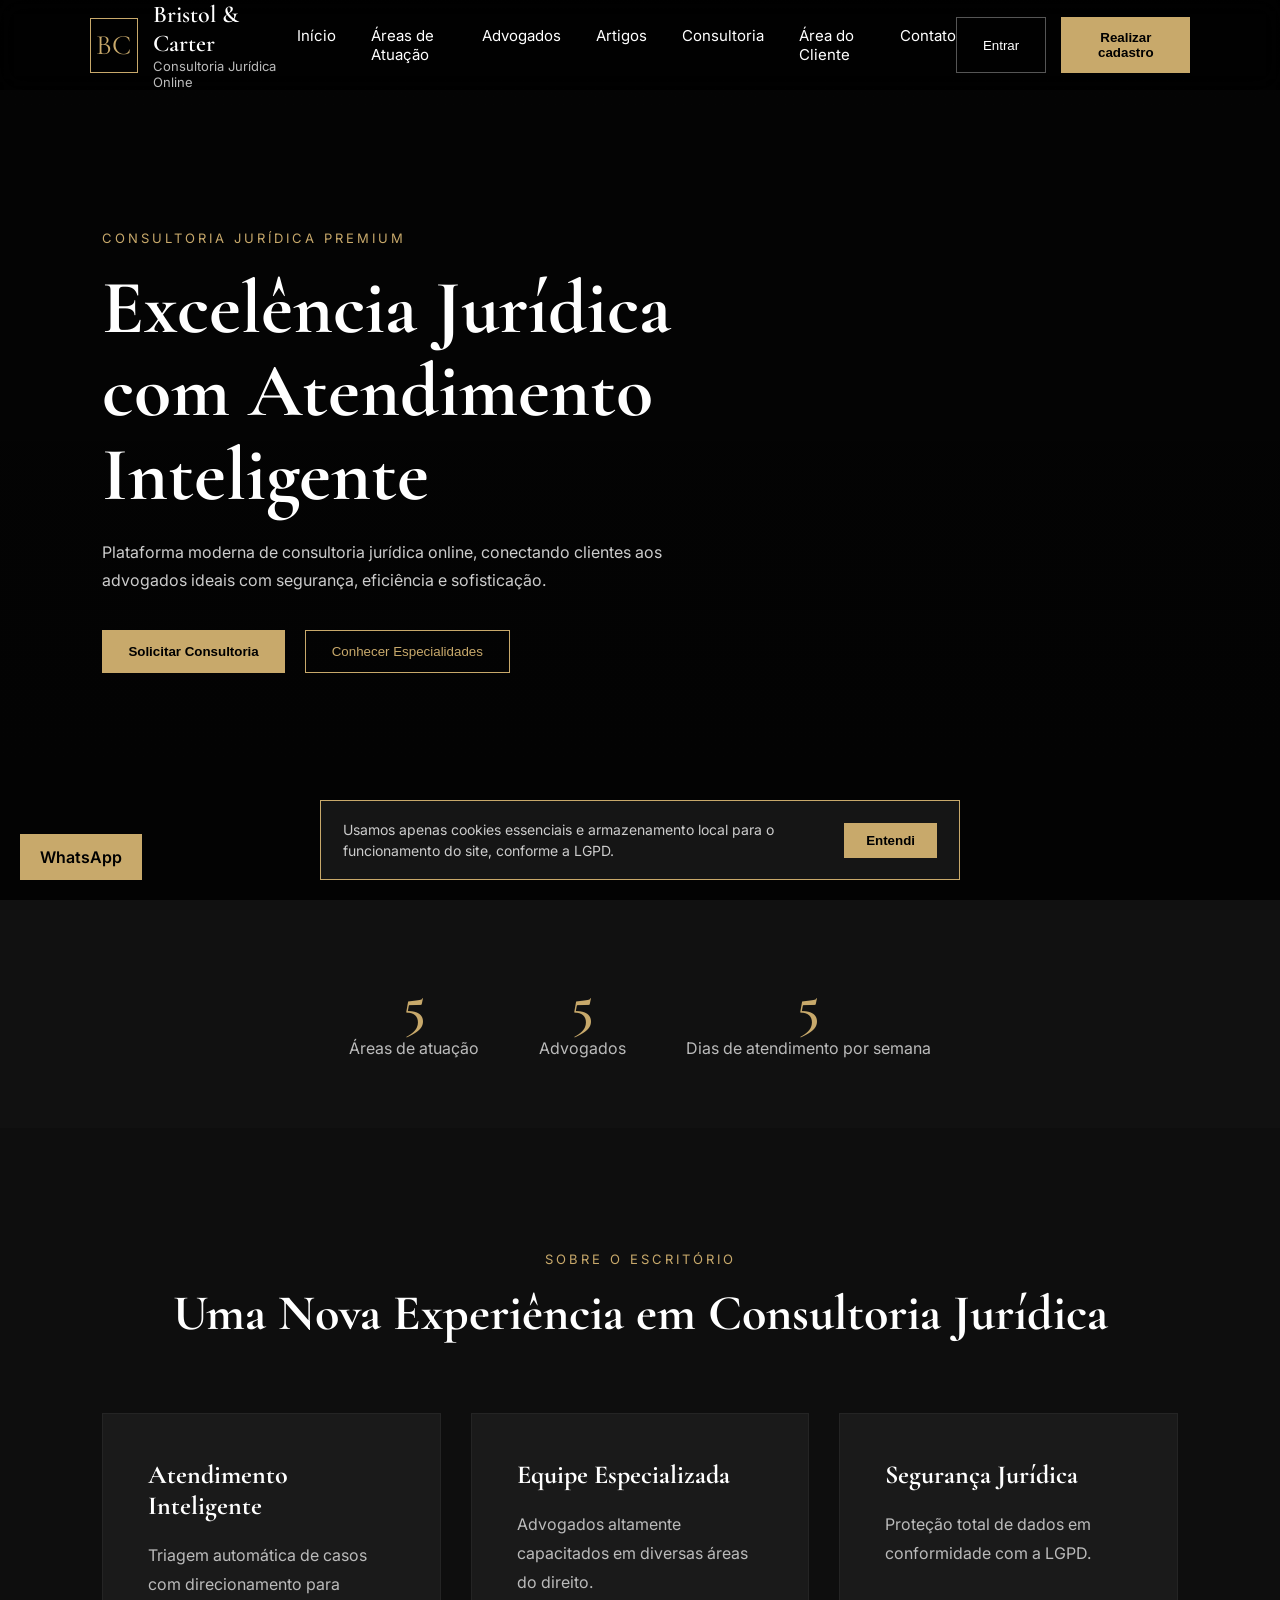
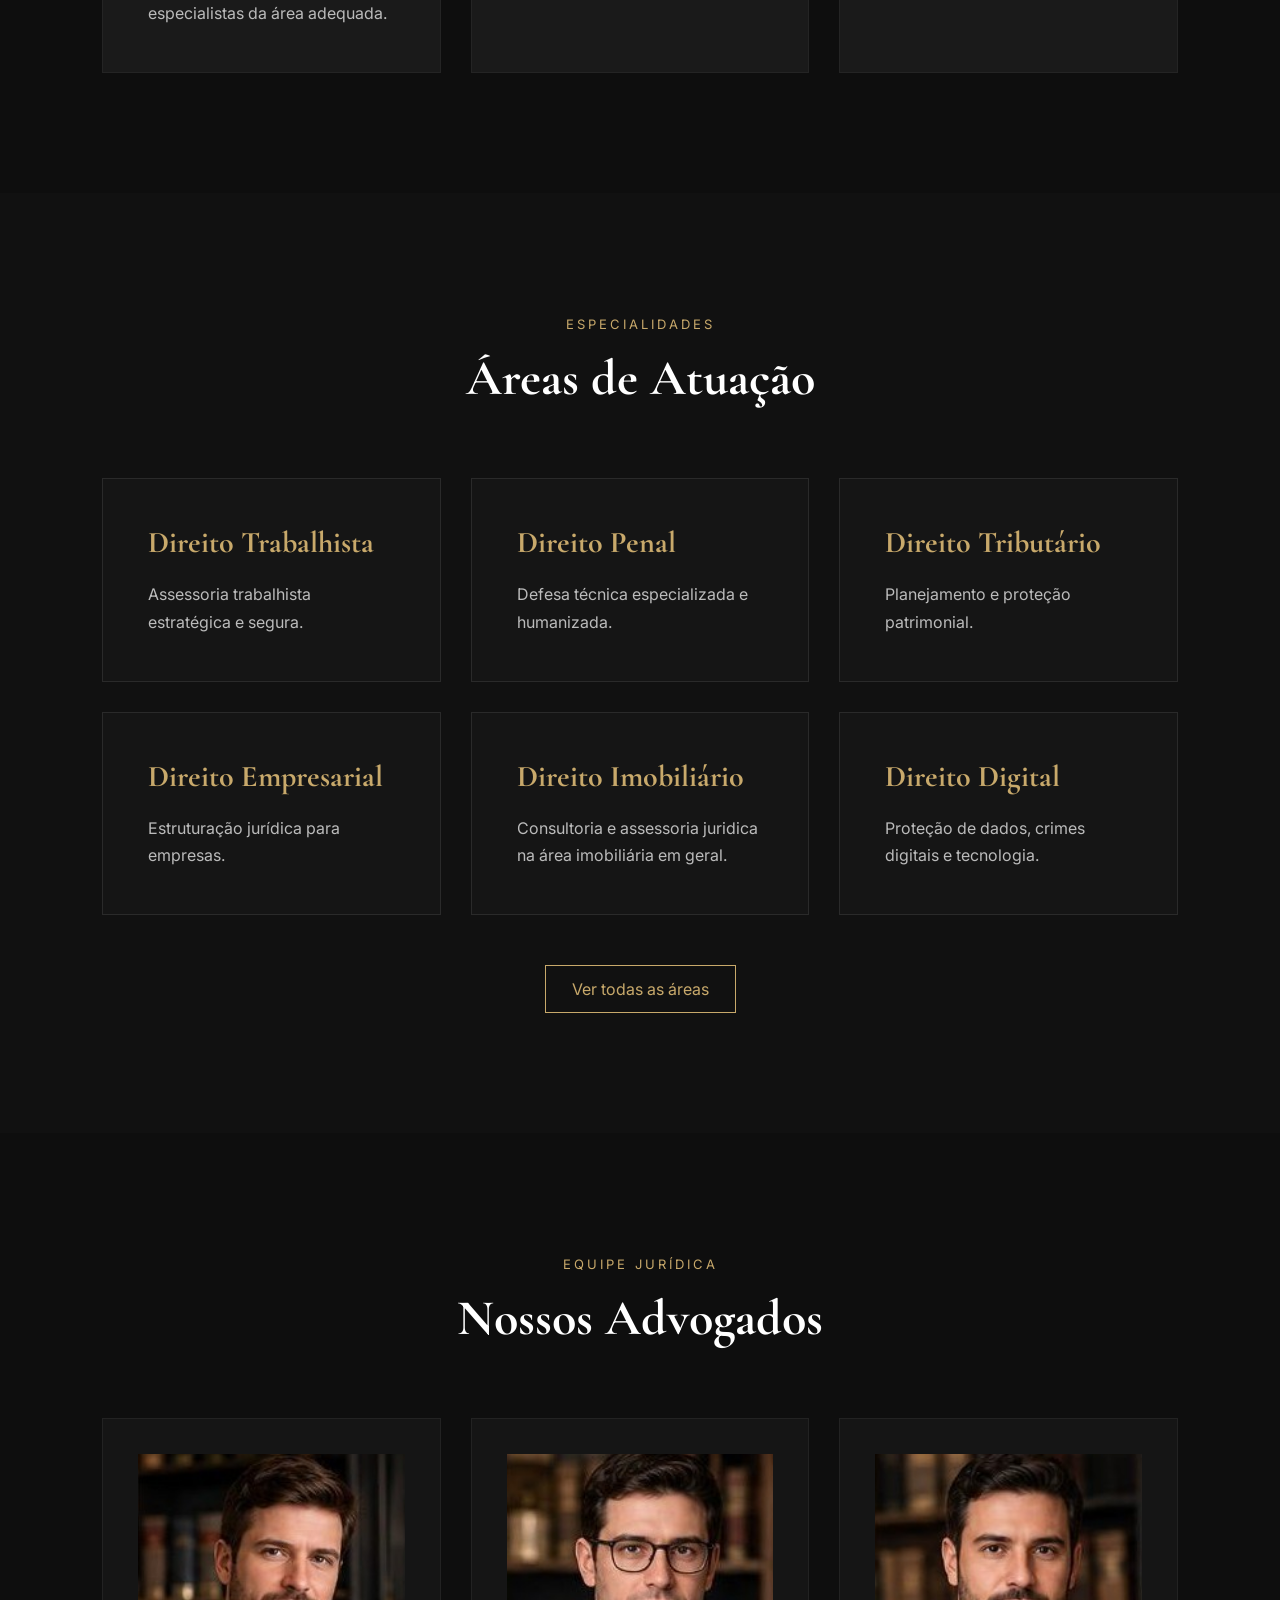
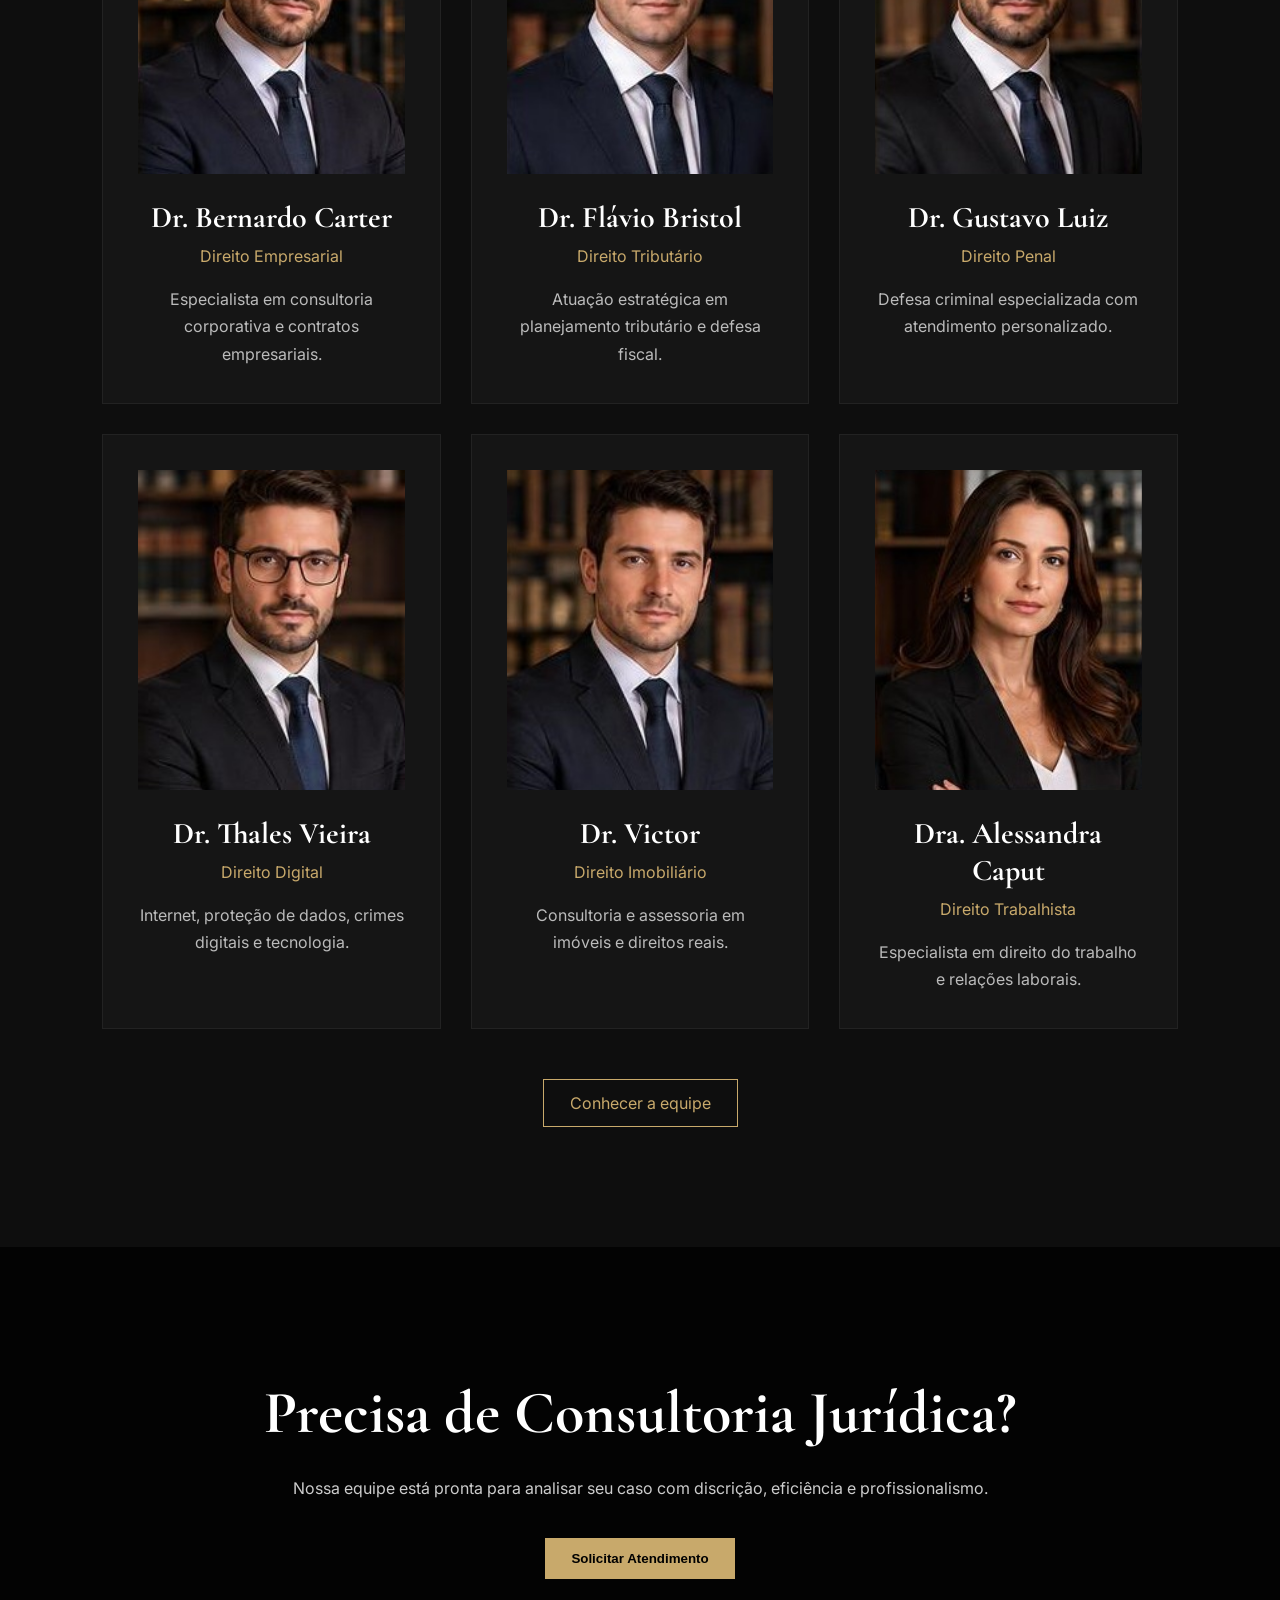
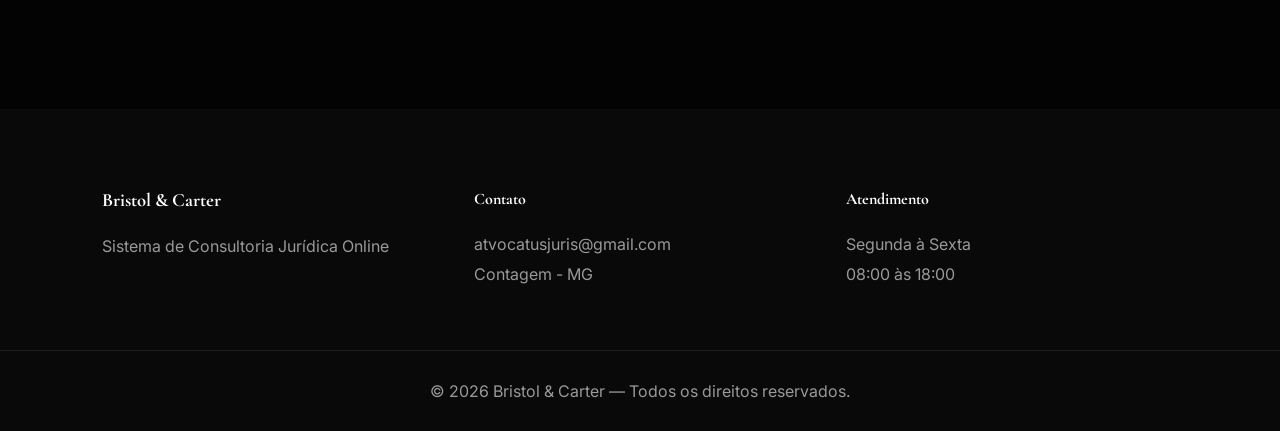
==== commit 516565ca: "SITE_JURIDICO_INTERFACE| Bernardo: Mudanças na página inicial." ====
--- a/HTML/index.html
+++ b/HTML/index.html
@@ -294,129 +294,10 @@
 <div class="lawyer-card"><div class="lawyer-image1"></div><h3>Dr. Bernardo Carter</h3><span>Direito Empresarial</span><p>Especialista em consultoria corporativa e contratos empresariais.</p></div>
 <div class="lawyer-card"><div class="lawyer-image2"></div><h3>Dr. Flávio Bristol</h3><span>Direito Tributário</span><p>Atuação estratégica em planejamento tributário e defesa fiscal.</p></div>
 <div class="lawyer-card"><div class="lawyer-image3"></div><h3>Dr. Gustavo Luiz</h3><span>Direito Penal</span><p>Defesa criminal especializada com atendimento personalizado.</p></div>
-<div class="lawyer-card"><div class="lawyer-image4"></div><h3>Dr. Thales Vieira</h3><span>Direito Digital</span><p>Internet, proteção de dados, crimes digitais e tecnologia.</p></div>
+<div class="lawyer-card"><div class="lawyer-image6"></div><h3>Dr. Thales Vieira</h3><span>Direito Digital</span><p>Internet, proteção de dados, crimes digitais e tecnologia.</p></div>
 <div class="lawyer-card"><div class="lawyer-image5"></div><h3>Dr. Victor</h3><span>Direito Imobiliário</span><p>Consultoria e assessoria em imóveis e direitos reais.</p></div>
-<div class="lawyer-card"><div class="lawyer-image6"></div><h3>Dra. Alessandra Caput</h3><span>Direito Trabalhista</span><p>Especialista em direito do trabalho e relações laborais.</p></div>
+<div class="lawyer-card"><div class="lawyer-image4"></div><h3>Dra. Alessandra Caput</h3><span>Direito Trabalhista</span><p>Especialista em direito do trabalho e relações laborais.</p></div>
 </div><p style="text-align:center;margin-top:50px"><a class="btn-secondary" href="equipe.html" style="display:inline-block;padding:13px 26px;text-decoration:none">Conhecer a equipe</a></p></section>
-
-        <div class="lawyer-card">
-
-            <div class="lawyer-image1"></div>
-
-            <h3>
-                Dr. Bernardo Carter
-            </h3>
-
-            <span>
-                Direito Empresarial
-            </span>
-
-            <p>
-                Especialista em consultoria corporativa
-                e contratos empresariais.
-            </p>
-
-        </div>
-
-        <div class="lawyer-card">
-
-            <div class="lawyer-image2"></div>
-
-            <h3>
-                Dr. Flávio Bristol
-            </h3>
-
-            <span>
-                Direito Tributário
-            </span>
-
-            <p>
-                Atuação estratégica em planejamento tributário
-                e defesa fiscal.
-            </p>
-
-        </div>
-
-        <div class="lawyer-card">
-
-            <div class="lawyer-image"></div>
-
-            <h3>
-                Dr. Gustavo Luiz
-            </h3>
-
-            <span>
-                Direito Penal
-            </span>
-
-            <p>
-                Defesa criminal especializada
-                com atendimento personalizado.
-            </p>
-
-        </div>
-
-        <div class="lawyer-card">
-
-            <div class="lawyer-image"></div>
-
-            <h3>
-                Dr. Alessandra Caput
-            </h3>
-
-            <span>
-                Direito Trabalhista
-            </span>
-
-            <p>
-                Consultoria e assessoria trabalhista
-                com foco em resultados.
-            </p>
-
-        </div>
-
-
-    </div>
-
-    <div class="lawyers-container">   
-
-        <div class="lawyer-card">
-
-            <div class="lawyer-image"></div>
-
-            <h3>
-                Dr. Thales Vieira
-            </h3>
-
-            <span>
-                Direito Digital
-            </span>
-
-            <p>
-                Internet, proteção de dados, crimes digitais e tecnologia
-            </p>
-
-        </div>
-
-        <div class="lawyer-card">
-
-            <div class="lawyer-image"></div>
-
-            <h3>
-                Dr. Vitor
-            </h3>
-
-            <span>
-                Direito Imobiliário
-            </span>
-
-            <p>
-                Consultoria e assessoria em imóveis e direitos reais
-            </p>
-
-        </div>
-
-    </div>
 
 </section>
 
